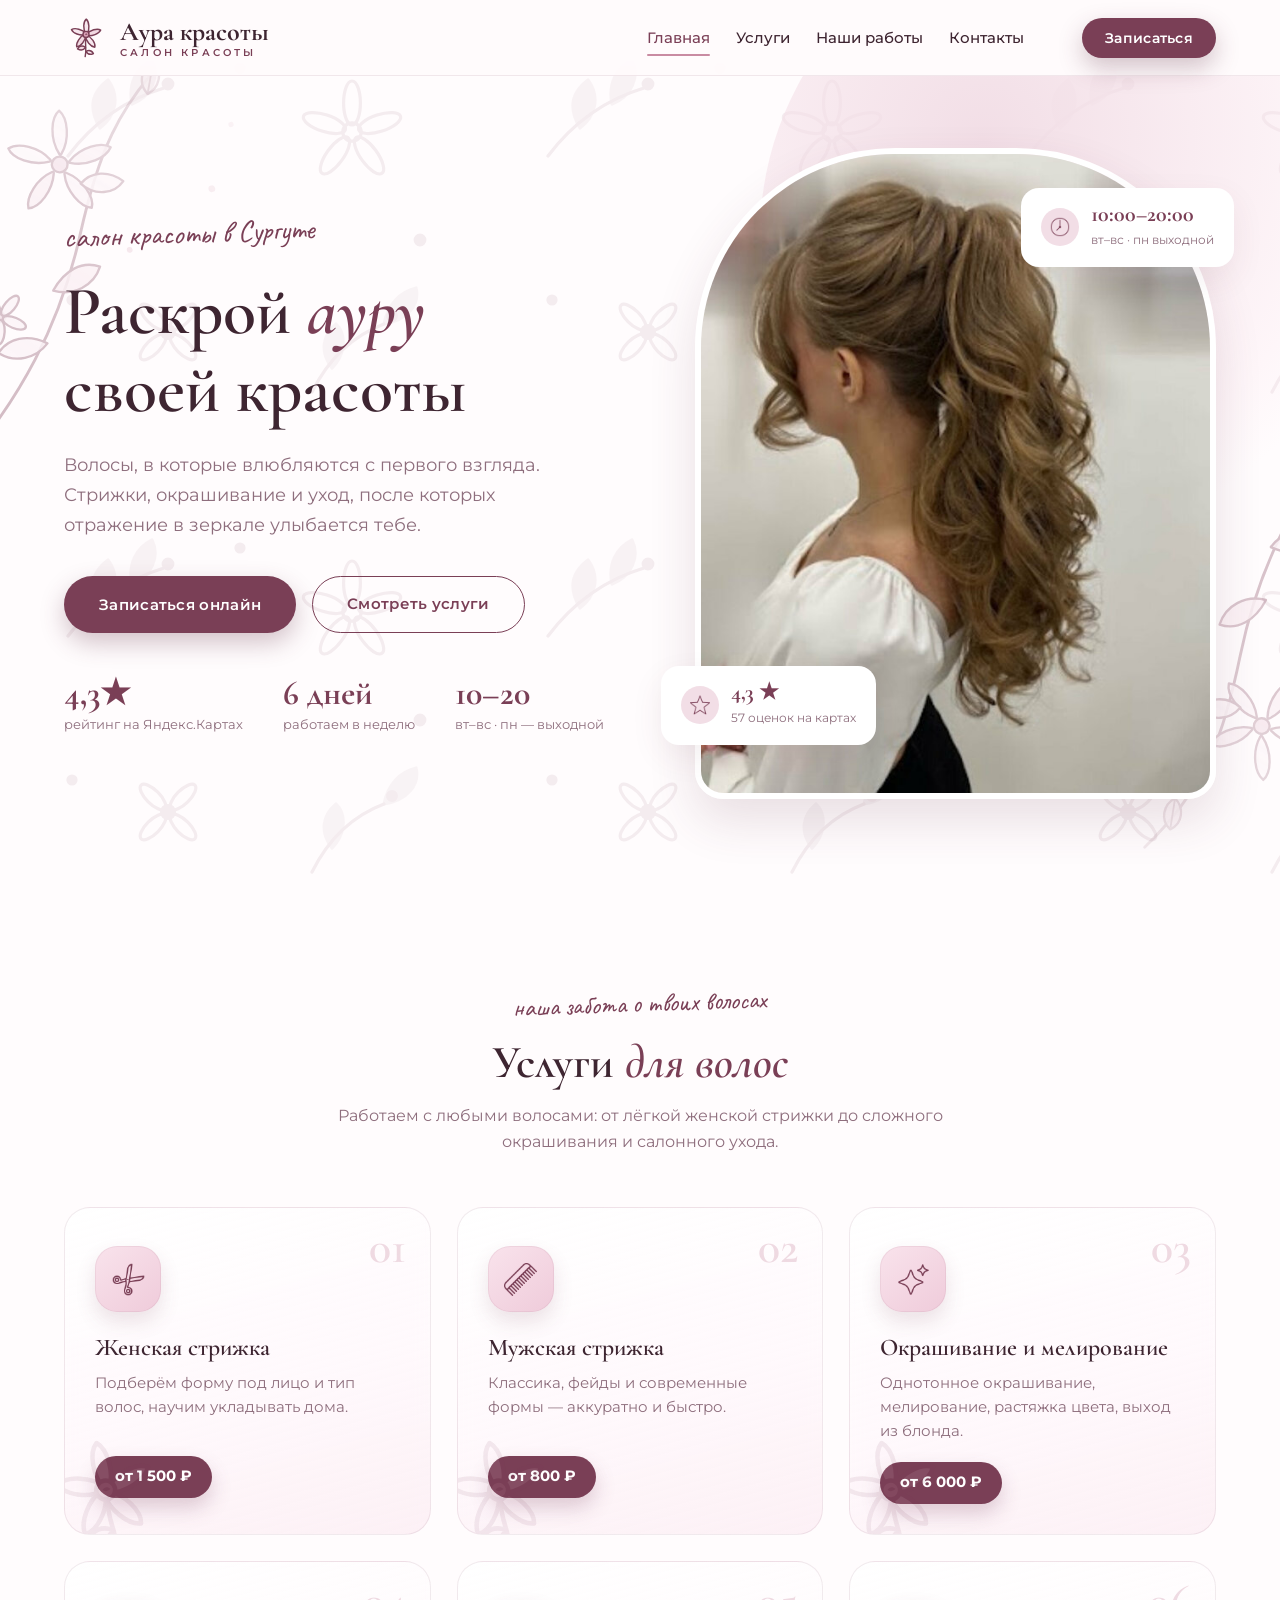
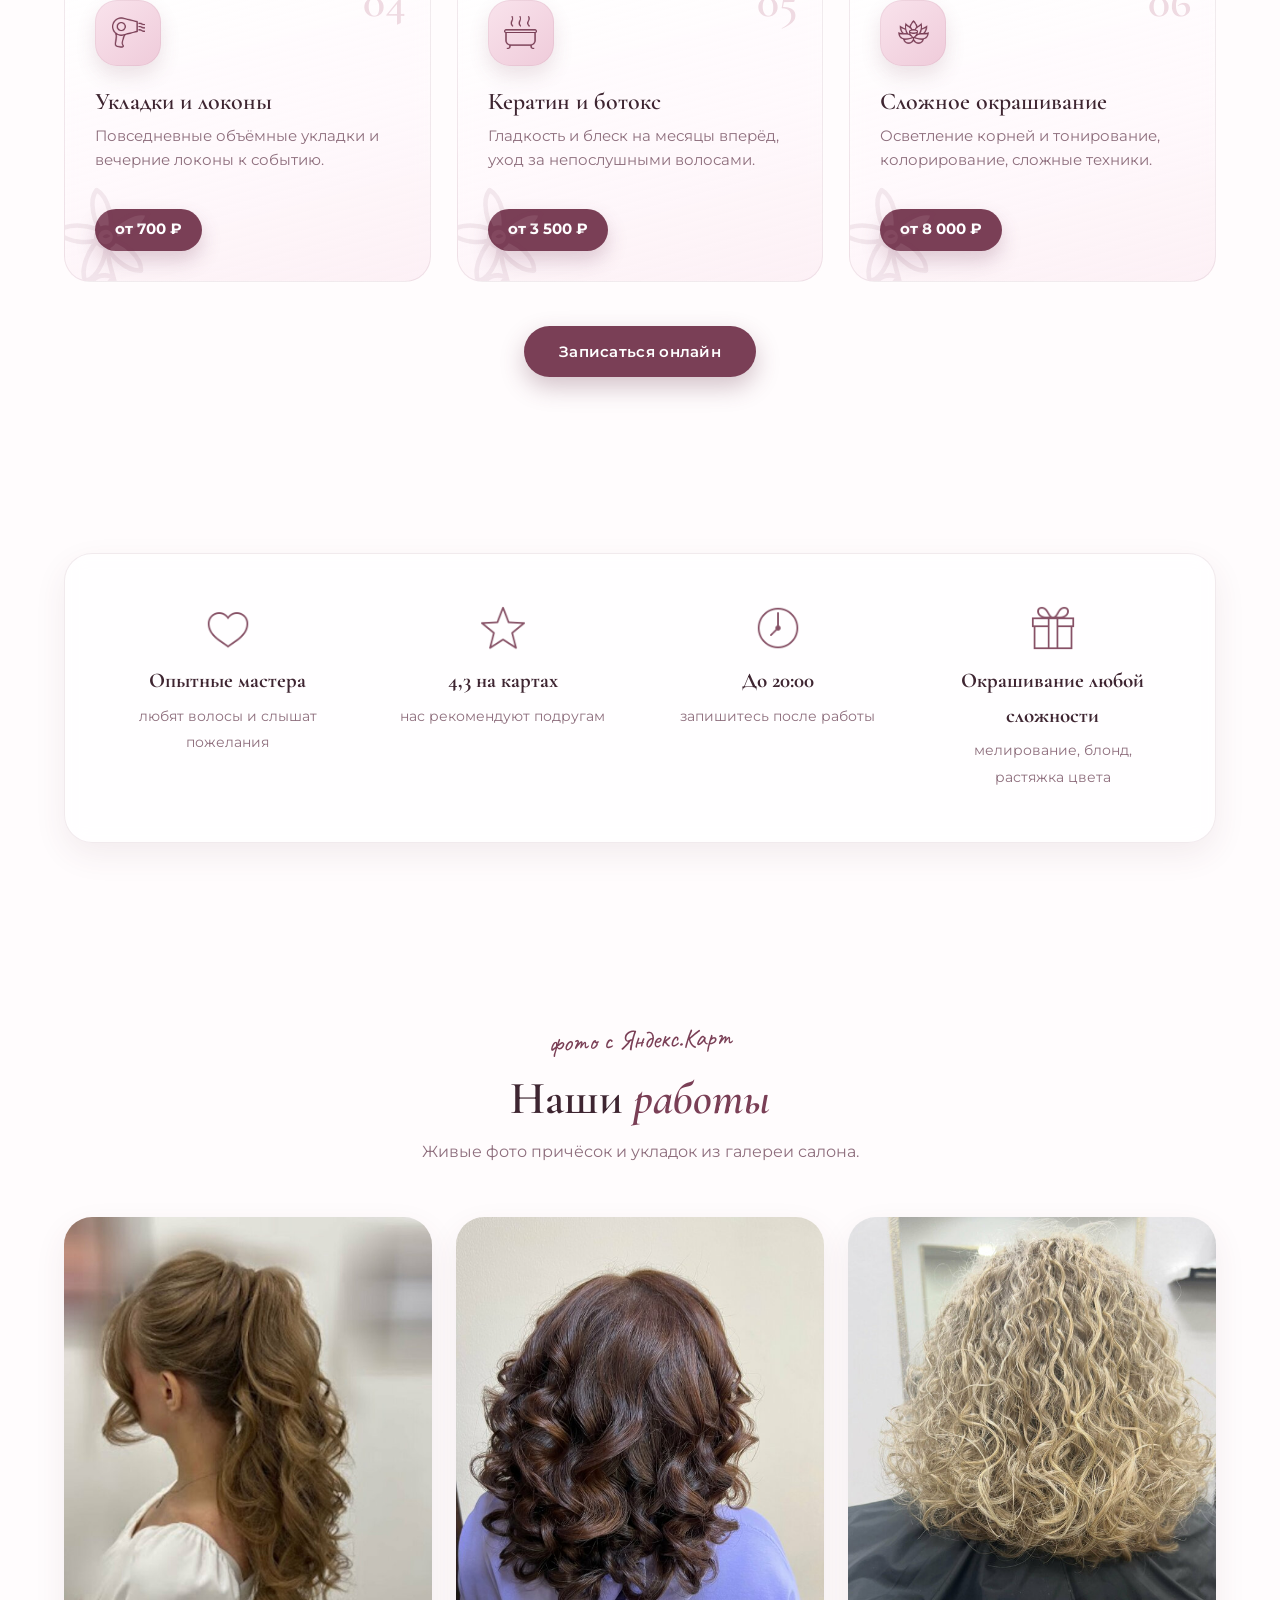
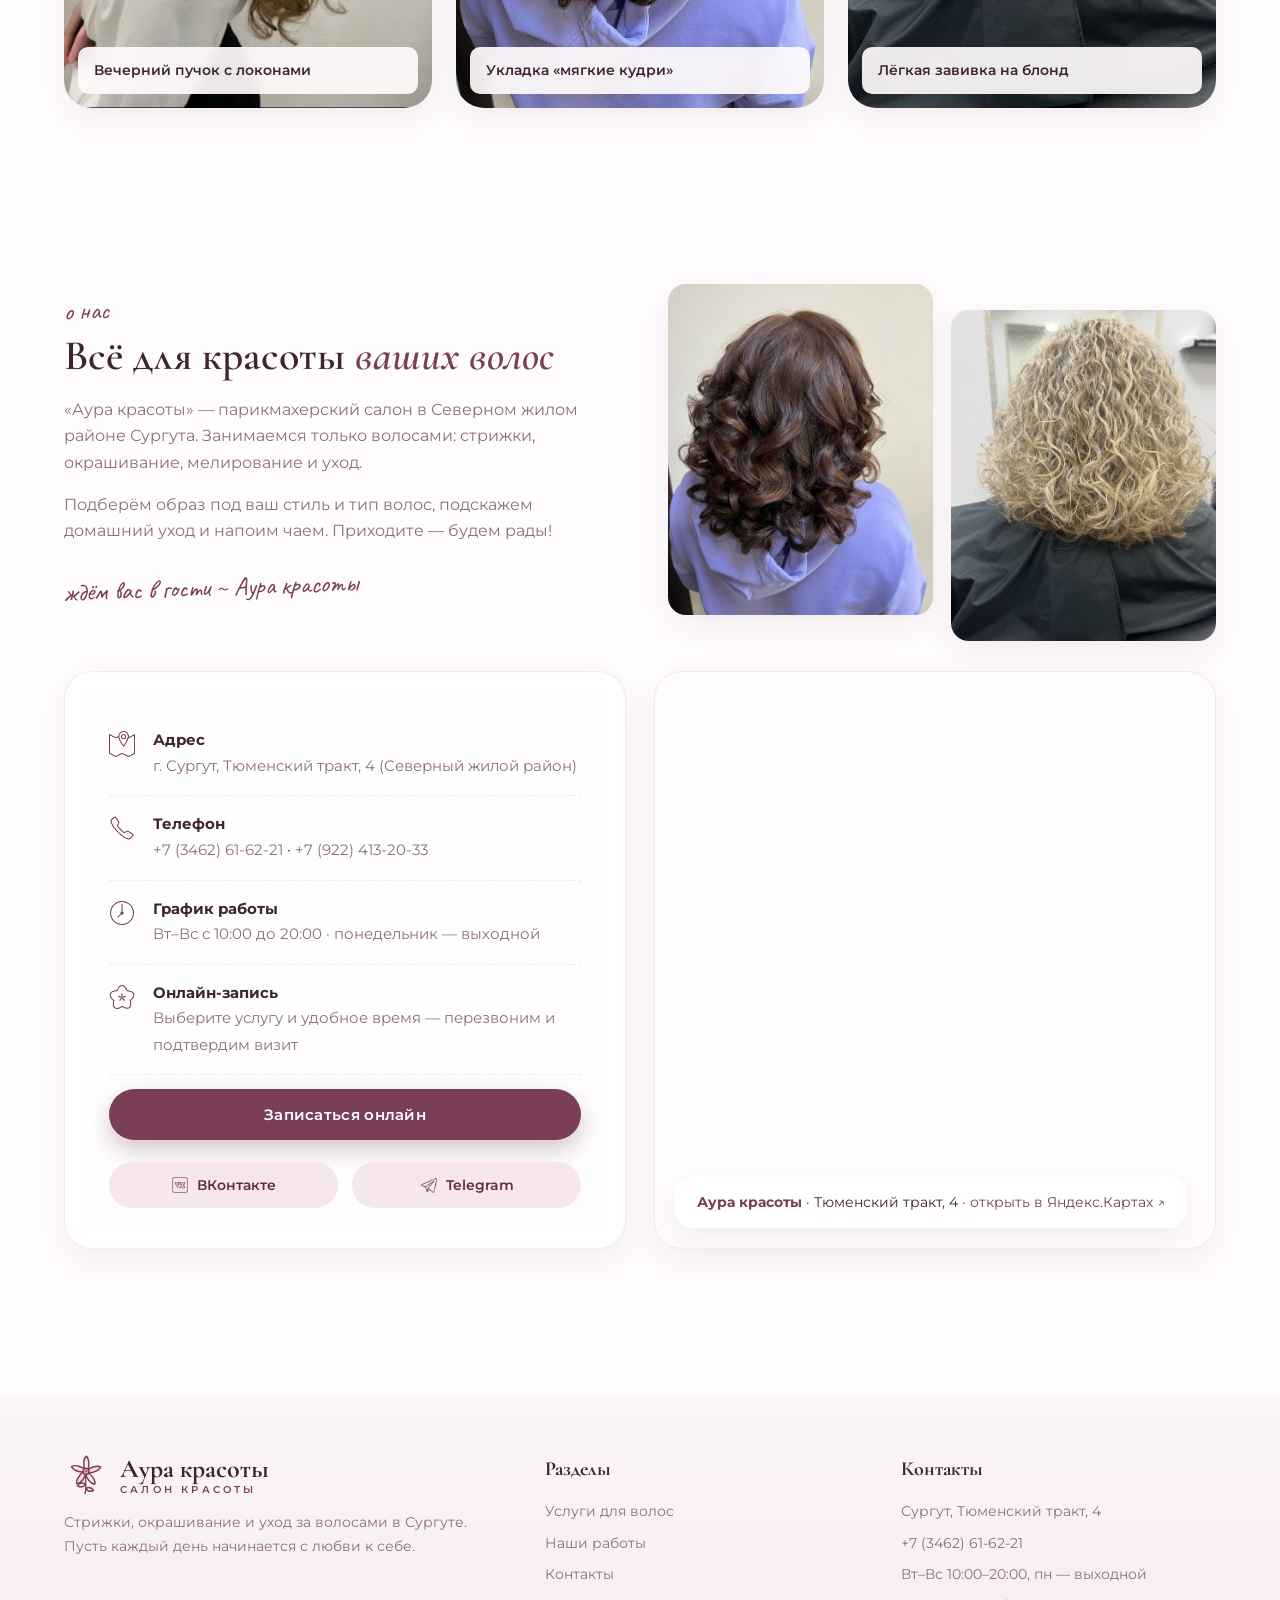
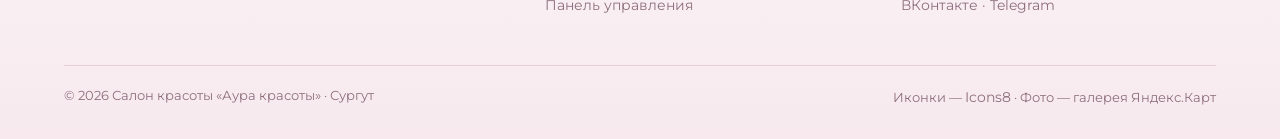
==== frontend/index.html @ a5fddb6d "Новый логотип «Цветок-омбре» (выбор пользователя): шапка, футер, админка, favicon; водяной знак карт" ====
<!DOCTYPE html>
<html lang="ru">
<head>
  <meta charset="UTF-8">
  <meta name="viewport" content="width=device-width, initial-scale=1.0">
  <title>Аура красоты — салон красоты в Сургуте | Стрижки, окрашивание, уход за волосами</title>
  <meta name="description" content="Салон красоты «Аура красоты» в Сургуте: женские и мужские стрижки, окрашивание, укладки, кератин и уход за волосами. Тюменский тракт, 4. Запись по телефону +7 (3462) 61-62-21.">
  <link rel="icon" type="image/svg+xml" href="assets/favicon.svg?v=2">
  <link rel="stylesheet" href="css/styles.css?v=13">
  <link rel="preconnect" href="https://fonts.googleapis.com">
  <link rel="preconnect" href="https://fonts.gstatic.com" crossorigin>
  <link rel="stylesheet" media="print" onload="this.media='all'"
        href="https://fonts.googleapis.com/css2?family=Cormorant+Garamond:ital,wght@0,500;0,600;0,700;1,500&family=Montserrat:wght@400;500;600;700&family=Caveat:wght@600;700&display=swap">
  <noscript>
    <link rel="stylesheet" href="https://fonts.googleapis.com/css2?family=Cormorant+Garamond:ital,wght@0,500;0,600;0,700;1,500&family=Montserrat:wght@400;500;600;700&family=Caveat:wght@600;700&display=swap">
  </noscript>
</head>
<body>

  <!-- ======= Шапка ======= -->
  <header class="header">
    <div class="container header__inner">
      <a class="logo" href="index.html">
        <img src="assets/logo.svg?v=2" alt="Логотип Аура красоты — нежный цветок">
        <span class="logo__text">Аура красоты<small>салон красоты</small></span>
      </a>
      <nav class="nav">
        <a href="index.html" class="active">Главная</a>
        <a href="index.html#services">Услуги</a>
        <a href="index.html#works">Наши работы</a>
        <a href="index.html#contacts">Контакты</a>
      </nav>
      <div class="header__actions">
        <button class="btn btn--primary btn--sm" data-book>Записаться</button>
        <button class="burger" aria-label="Меню"><span></span><span></span><span></span></button>
      </div>
    </div>
  </header>
  <div class="mobile-menu">
    <a href="index.html">Главная</a>
    <a href="index.html#services">Услуги</a>
    <a href="index.html#works">Наши работы</a>
    <a href="index.html#contacts">Контакты</a>
    <a href="admin.html">Панель управления</a>
  </div>

  <!-- ======= Hero ======= -->
  <section class="hero">
    <div class="hero__blob"></div>
    <img class="hero__decor-sprig hero__decor-sprig--left" src="assets/img/decor/sprig-corner.svg?v=3" alt="">
    <img class="hero__decor-sprig hero__decor-sprig--right" src="assets/img/decor/sprig-corner.svg?v=3" alt="">
    <div class="container hero__inner">
      <div>
        <span class="hero__hello">салон красоты в Сургуте</span>
        <h1>Раскрой <em>ауру</em> своей&nbsp;красоты</h1>
        <p class="hero__slogan">Волосы, в которые влюбляются с первого взгляда. Стрижки, окрашивание и уход, после которых отражение в зеркале улыбается тебе.</p>
        <div class="hero__cta">
          <button class="btn btn--primary" data-book>Записаться онлайн</button>
          <a class="btn btn--ghost" href="#services">Смотреть услуги</a>
        </div>
        <div class="hero__stats">
          <div class="hero__stat"><b>4,3★</b><span>рейтинг на Яндекс.Картах</span></div>
          <div class="hero__stat"><b>6 дней</b><span>работаем в неделю</span></div>
          <div class="hero__stat"><b>10–20</b><span>вт–вс · пн — выходной</span></div>
        </div>
      </div>
      <div class="hero__photo">
        <div class="hero__photo-main">
          <img src="assets/img/salon/work-1.jpg" alt="Укладка локонов — работа мастера салона Аура красоты">
        </div>
        <div class="hero__float hero__float--rating">
          <div class="ico"><img data-ico="star" alt=""></div>
          <div><b>4,3 ★</b><span>57 оценок на картах</span></div>
        </div>
        <div class="hero__float hero__float--hours">
          <div class="ico"><img data-ico="clock" alt=""></div>
          <div><b>10:00–20:00</b><span>вт–вс · пн выходной</span></div>
        </div>
      </div>
    </div>
  </section>

  <!-- ======= Услуги по волосам ======= -->
  <section class="section section--soft" id="services">
    <div class="container">
      <div class="section-head reveal">
        <span class="eyebrow">наша забота о твоих волосах</span>
        <h2>Услуги <span class="title-accent">для волос</span></h2>
        <p>Работаем с любыми волосами: от лёгкой женской стрижки до сложного окрашивания и салонного ухода.</p>
      </div>
      <div class="services-grid">
        <article class="service-card reveal">
          <div class="service-card__ico"><img data-ico="scissors" alt="Ножницы"></div>
          <h3>Женская стрижка</h3>
          <p>Подберём форму под лицо и тип волос, научим укладывать дома.</p>
          <div class="service-card__price">от 1 500 ₽</div>
        </article>
        <article class="service-card reveal">
          <div class="service-card__ico"><img data-ico="comb" alt="Расчёска"></div>
          <h3>Мужская стрижка</h3>
          <p>Классика, фейды и современные формы — аккуратно и быстро.</p>
          <div class="service-card__price">от 800 ₽</div>
        </article>
        <article class="service-card reveal">
          <div class="service-card__ico"><img data-ico="sparkles" alt="Искры"></div>
          <h3>Окрашивание и мелирование</h3>
          <p>Однотонное окрашивание, мелирование, растяжка цвета, выход из блонда.</p>
          <div class="service-card__price">от 6 000 ₽</div>
        </article>
        <article class="service-card reveal">
          <div class="service-card__ico"><img data-ico="hair-dryer" alt="Фен"></div>
          <h3>Укладки и локоны</h3>
          <p>Повседневные объёмные укладки и вечерние локоны к событию.</p>
          <div class="service-card__price">от 700 ₽</div>
        </article>
        <article class="service-card reveal">
          <div class="service-card__ico"><img data-ico="spa" alt="Уход"></div>
          <h3>Кератин и ботокс</h3>
          <p>Гладкость и блеск на месяцы вперёд, уход за непослушными волосами.</p>
          <div class="service-card__price">от 3 500 ₽</div>
        </article>
        <article class="service-card reveal">
          <div class="service-card__ico"><img data-ico="lotus" alt="Лотос"></div>
          <h3>Сложное окрашивание</h3>
          <p>Осветление корней и тонирование, колорирование, сложные техники.</p>
          <div class="service-card__price">от 8 000 ₽</div>
        </article>
      </div>
      <div style="text-align:center; margin-top:44px;" class="reveal">
        <button class="btn btn--primary" data-book>Записаться онлайн</button>
      </div>
    </div>
  </section>

  <!-- ======= Преимущества ======= -->
  <section class="section">
    <div class="container">
      <div class="benefits">
        <div class="benefit reveal">
          <img data-ico="like" alt="">
          <b>Опытные мастера</b>
          <span> любят волосы и слышат пожелания</span>
        </div>
        <div class="benefit reveal">
          <img data-ico="star" alt="">
          <b>4,3 на картах</b>
          <span>нас рекомендуют подругам</span>
        </div>
        <div class="benefit reveal">
          <img data-ico="clock" alt="">
          <b>До 20:00</b>
          <span>запишитесь после работы</span>
        </div>
        <div class="benefit reveal">
          <img data-ico="gift" alt="">
          <b>Окрашивание любой сложности</b>
          <span>мелирование, блонд, растяжка цвета</span>
        </div>
      </div>
    </div>
  </section>

  <!-- ======= Наши работы ======= -->
  <section class="section section--soft" id="works">
    <div class="container">
      <div class="section-head reveal">
        <span class="eyebrow">фото с Яндекс.Карт</span>
        <h2>Наши <span class="title-accent">работы</span></h2>
        <p>Живые фото причёсок и укладок из галереи салона.</p>
      </div>
      <div class="works-grid">
        <figure class="work-card reveal">
          <img src="assets/img/salon/work-1.jpg" alt="Вечерняя причёска с локонами">
          <figcaption>Вечерний пучок с локонами</figcaption>
        </figure>
        <figure class="work-card reveal">
          <img src="assets/img/salon/work-2.jpg" alt="Кудрявая укладка">
          <figcaption>Укладка «мягкие кудри»</figcaption>
        </figure>
        <figure class="work-card reveal">
          <img src="assets/img/salon/work-3.jpg" alt="Химическая завивка блонд">
          <figcaption>Лёгкая завивка на блонд</figcaption>
        </figure>
      </div>
    </div>
  </section>

  <!-- ======= О салоне и контакты ======= -->
  <section class="section" id="contacts">
    <div class="container">
      <div class="about-grid">
        <div class="about-text reveal">
          <span class="eyebrow">о нас</span>
          <h2>Всё для красоты <span class="title-accent">ваших волос</span></h2>
          <p>«Аура красоты» — парикмахерский салон в Северном жилом районе Сургута. Занимаемся только волосами: стрижки, окрашивание, мелирование и уход.</p>
          <p>Подберём образ под ваш стиль и тип волос, подскажем домашний уход и напоим чаем. Приходите — будем рады!</p>
          <span class="signature">ждём вас в гости ~ Аура красоты</span>
        </div>
        <div class="about-photos reveal">
          <img src="assets/img/salon/work-2.jpg" alt="Кудри после укладки в салоне">
          <img src="assets/img/salon/work-3.jpg" alt="Завивка в кресле салона">
        </div>
      </div>

      <div class="contacts-grid">
        <div class="contact-card reveal">
          <div class="contact-row">
            <img data-ico="map-marker" alt="Адрес">
            <div><b>Адрес</b><span>г. Сургут, Тюменский тракт, 4 (Северный жилой район)</span></div>
          </div>
          <div class="contact-row">
            <img data-ico="phone" alt="Телефон">
            <div><b>Телефон</b><a class="val" href="tel:+73462616221">+7 (3462) 61-62-21</a> · <a class="val" href="tel:+79224132033">+7 (922) 413-20-33</a></div>
          </div>
          <div class="contact-row">
            <img data-ico="clock" alt="Часы работы">
            <div><b>График работы</b><span>Вт–Вс с 10:00 до 20:00 · понедельник — выходной</span></div>
          </div>
          <div class="contact-row">
            <img data-ico="flower" alt="Запись">
            <div><b>Онлайн-запись</b><span>Выберите услугу и удобное время — перезвоним и подтвердим визит</span></div>
          </div>
          <button class="btn btn--primary" data-book style="width:100%; margin-top:14px">Записаться онлайн</button>
          <div class="socials">
            <a href="https://vk.ru/club109555364" target="_blank" rel="noopener"><img data-ico="vk-com" alt="">ВКонтакте</a>
            <a href="https://t.me/89224132033" target="_blank" rel="noopener"><img data-ico="telegram-app" alt="">Telegram</a>
          </div>
        </div>

        <!-- Яндекс.Карта с карточкой организации -->
        <div class="map-wrap reveal">
          <iframe
            src="https://yandex.ru/map-widget/v1/?ll=73.358309%2C61.276704&mode=poi&poi%5Bpoint%5D=73.358309%2C61.276704&poi%5Buri%5D=ymapsbm1%3A%2F%2Forg%3Foid%3D1766784258&z=16.5"
            title="Салон «Аура красоты» на карте Сургута"
            allowfullscreen
            loading="lazy"></iframe>
          <div class="map-note">
            <b>Аура красоты</b> · Тюменский тракт, 4 ·
            <a href="https://yandex.com/maps/973/surgut/?mode=poi&poi%5Bpoint%5D=73.358309%2C61.276704&poi%5Buri%5D=ymapsbm1%3A%2F%2Forg%3Foid%3D1766784258&z=16.19" target="_blank" rel="noopener">открыть в Яндекс.Картах ↗</a>
          </div>
        </div>
      </div>
    </div>
  </section>

  <!-- ======= Футер ======= -->
  <footer class="footer">
    <div class="container">
      <div class="footer__inner">
        <div>
          <a class="logo" href="index.html" style="margin-bottom:14px">
            <img src="assets/logo.svg?v=2" alt="">
            <span class="logo__text">Аура красоты<small>салон красоты</small></span>
          </a>
          <p>Стрижки, окрашивание и уход за волосами в Сургуте. Пусть каждый день начинается с любви к себе.</p>
        </div>
        <div>
          <h4>Разделы</h4>
          <ul>
            <li><a href="index.html#services">Услуги для волос</a></li>
            <li><a href="index.html#works">Наши работы</a></li>
            <li><a href="index.html#contacts">Контакты</a></li>
            <li><a href="admin.html">Панель управления</a></li>
          </ul>
        </div>
        <div>
          <h4>Контакты</h4>
          <ul>
            <li>Сургут, Тюменский тракт, 4</li>
            <li><a href="tel:+73462616221">+7 (3462) 61-62-21</a></li>
            <li>Вт–Вс 10:00–20:00, пн — выходной</li>
            <li><a href="https://vk.ru/club109555364" target="_blank" rel="noopener">ВКонтакте</a> · <a href="https://t.me/89224132033" target="_blank" rel="noopener">Telegram</a></li>
          </ul>
        </div>
      </div>
      <div class="footer__bottom">
        <span>© 2026 Салон красоты «Аура красоты» · Сургут</span>
        <span>Иконки — <a href="https://icons8.ru/" target="_blank" rel="noopener">Icons8</a> · Фото — галерея Яндекс.Карт</span>
      </div>
    </div>
  </footer>

  <script src="js/api.js?v=13"></script>
  <script src="js/main.js?v=13"></script>
</body>
</html>
---- frontend/css/styles.css ----
/* ============================================================
   АУРА КРАСОТЫ — дизайн-система
   Палитра: белый, нежно-розовый и его оттенки
   Шрифты (по подборке awwwards): Cormorant Garamond, Montserrat, Caveat
   Подключаются асинхронно в <head> каждой страницы (без блокировки загрузки),
   ниже — надёжные системные запасные варианты.
   ============================================================ */

:root {
  /* палитра — три цвета: тёплый белый · пыльная роза · глубокая слива */
  --white: #FFFFFF;
  --bg: #FFFCFD;
  --bg-soft: #FAF3F5;
  --pink-50: #F9F0F3;
  --pink-100: #F2DEE6;
  --pink-200: #E7C3D2;
  --pink-300: #D9A1B6;
  --rose: #C98BA2;
  --rose-deep: #7A3F56;
  --rose-dark: #612F44;
  --text: #3E2531;
  --text-muted: #8E6E7D;
  --border: rgba(122, 63, 86, 0.16);
  --border-soft: rgba(122, 63, 86, 0.10);

  /* типографика */
  --font-serif: 'Cormorant Garamond', 'Times New Roman', Georgia, serif;
  --font-sans: 'Montserrat', -apple-system, BlinkMacSystemFont, 'Segoe UI', Roboto, sans-serif;
  --font-cursive: 'Caveat', 'Segoe Script', cursive;

  /* геометрия */
  --container: 1200px;
  --radius-sm: 10px;
  --radius-md: 18px;
  --radius-lg: 28px;
  --radius-pill: 999px;
  --header-h: 76px;
  --shadow-card: 0 12px 32px rgba(97, 47, 68, 0.08);
  --shadow-hover: 0 22px 48px rgba(97, 47, 68, 0.14);
  --transition: all 0.3s cubic-bezier(0.25, 0.8, 0.25, 1);
}

* { margin: 0; padding: 0; box-sizing: border-box; }

html { scroll-behavior: smooth; }

body {
  font-family: var(--font-sans);
  font-size: 16px;
  line-height: 1.65;
  color: var(--text);
  background-color: var(--bg);
  background-image: url('../assets/img/decor/pattern.svg');
  background-size: 480px 480px;
  /* узор — единое фиксированное полотно за контентом */
  background-attachment: fixed;
  -webkit-font-smoothing: antialiased;
  overflow-x: hidden;
}

img { max-width: 100%; display: block; }
a { color: var(--rose-deep); text-decoration: none; transition: var(--transition); }
button { font-family: inherit; cursor: pointer; }
input, select, textarea { font-family: inherit; font-size: 15px; color: var(--text); }

.container { max-width: var(--container); margin: 0 auto; padding: 0 24px; }

/* ---------- Типографика ---------- */

h1, h2, h3 { font-family: var(--font-serif); font-weight: 600; line-height: 1.15; color: var(--text); }

.section { padding: 88px 0; position: relative; }
/* никаких заливок — единый фоновый узор проходит сквозь все секции */
.section--soft { background: transparent; }

.section-head { text-align: center; max-width: 640px; margin: 0 auto 52px; }
.section-head .eyebrow { margin-bottom: 10px; }
.section-head h2 { font-size: clamp(32px, 4.6vw, 46px); }
.section-head p { margin-top: 14px; color: var(--text-muted); font-size: 16px; }

.eyebrow {
  font-family: var(--font-cursive);
  font-size: 26px;
  color: var(--rose-deep);
  display: inline-block;
  transform: rotate(-2deg);
}

.title-accent { color: var(--rose-deep); font-style: italic; }

/* ---------- Кнопки ---------- */

.btn {
  display: inline-flex;
  align-items: center;
  justify-content: center;
  gap: 10px;
  padding: 15px 34px;
  border-radius: var(--radius-pill);
  border: 1.5px solid transparent;
  font-family: var(--font-sans);
  font-size: 15px;
  font-weight: 600;
  letter-spacing: 0.02em;
  transition: var(--transition);
  white-space: nowrap;
}

.btn--primary {
  position: relative;
  overflow: hidden;
  background: var(--rose-deep);
  color: var(--white);
  box-shadow: 0 10px 24px rgba(97, 47, 68, 0.28);
}
.btn--primary::after {
  content: '';
  position: absolute; top: 0; left: -130%;
  width: 55%; height: 100%;
  background: linear-gradient(100deg, transparent, rgba(255, 255, 255, 0.5), transparent);
  transform: skewX(-18deg);
  transition: left 0.65s ease;
  pointer-events: none;
}
.btn--primary:hover { transform: translateY(-2px); background: var(--rose-dark); box-shadow: 0 16px 34px rgba(97, 47, 68, 0.38); }
.btn--primary:hover::after { left: 140%; }

.btn--ghost {
  background: transparent;
  border-color: var(--rose-deep);
  color: var(--rose-deep);
}
.btn--ghost:hover { background: var(--pink-100); transform: translateY(-2px); }

.btn--soft { background: var(--pink-100); color: var(--rose-dark); }
.btn--soft:hover { background: var(--pink-200); }

.btn--sm { padding: 10px 22px; font-size: 14px; }
.btn--danger { background: #FBE3EC; color: #B24563; border-color: transparent; }
.btn--danger:hover { background: #F7CFDE; }

.btn:disabled { opacity: 0.55; cursor: not-allowed; transform: none !important; }

/* ---------- Шапка ---------- */

.header {
  position: sticky;
  top: 0;
  z-index: 100;
  height: var(--header-h);
  background: rgba(255, 251, 252, 0.86);
  backdrop-filter: blur(14px);
  -webkit-backdrop-filter: blur(14px);
  border-bottom: 1px solid var(--border-soft);
}

.header__inner { display: flex; align-items: center; gap: 32px; height: var(--header-h); }

.logo { display: flex; align-items: center; gap: 12px; }
.logo img { width: 44px; height: 44px; }
.logo__text { font-family: var(--font-serif); font-size: 26px; font-weight: 700; color: var(--text); line-height: 1; }
.logo__text small { display: block; font-family: var(--font-sans); font-size: 10px; font-weight: 600; letter-spacing: 0.32em; text-transform: uppercase; color: var(--rose-deep); margin-top: 3px; }

.nav { display: flex; align-items: center; gap: 26px; margin-left: auto; }
.nav a { color: var(--text); font-size: 15px; font-weight: 500; position: relative; padding: 6px 0; }
.nav a::after {
  content: '';
  position: absolute; left: 0; bottom: 0;
  width: 0; height: 2px; border-radius: 2px;
  background: var(--rose);
  transition: var(--transition);
}
.nav a:hover::after, .nav a.active::after { width: 100%; }
.nav a.active { color: var(--rose-deep); }

.header__actions { display: flex; align-items: center; gap: 14px; margin-left: 26px; }

.cart-btn {
  position: relative;
  display: inline-flex; align-items: center; justify-content: center;
  width: 46px; height: 46px;
  border-radius: 50%;
  border: 1.5px solid var(--border);
  background: var(--white);
  color: var(--rose-deep);
  transition: var(--transition);
}
.cart-btn:hover { background: var(--pink-100); transform: translateY(-1px); }
.cart-btn svg { width: 22px; height: 22px; }
.cart-btn__count {
  position: absolute; top: -4px; right: -4px;
  min-width: 20px; height: 20px; padding: 0 5px;
  border-radius: var(--radius-pill);
  background: var(--rose-deep); color: var(--white);
  font-size: 11px; font-weight: 700; line-height: 20px; text-align: center;
  display: none;
}
.cart-btn__count.visible { display: block; }

.burger { display: none; width: 46px; height: 46px; border-radius: 50%; border: 1.5px solid var(--border); background: var(--white); }
.burger span { display: block; width: 20px; height: 2px; background: var(--rose-deep); margin: 2.5px auto; border-radius: 2px; transition: var(--transition); }

/* мобильное меню */
.mobile-menu {
  display: none;
  position: fixed; inset: var(--header-h) 0 auto 0;
  background: rgba(255, 255, 255, 0.9);
  -webkit-backdrop-filter: blur(12px);
  backdrop-filter: blur(12px);
  border-bottom: 1px solid var(--border-soft);
  padding: 18px 24px 26px;
  flex-direction: column; gap: 4px;
  box-shadow: var(--shadow-card);
  z-index: 99;
}
.mobile-menu.open { display: flex; }
.mobile-menu a { padding: 12px 6px; color: var(--text); font-weight: 500; border-bottom: 1px dashed var(--border-soft); }
.mobile-menu a:last-child { border-bottom: none; }

/* ---------- Hero ---------- */

.hero { position: relative; padding: 72px 0 96px; overflow: hidden; }

.hero__decor-sprig {
  position: absolute;
  width: 420px; height: 420px;
  opacity: 0.75;
  pointer-events: none;
}
.hero__decor-sprig--left { left: -130px; top: -40px; transform: rotate(-14deg); }
.hero__decor-sprig--right { right: -170px; bottom: 40px; transform: rotate(165deg); }

.hero__blob {
  position: absolute;
  width: 640px; height: 640px;
  border-radius: 50%;
  background: radial-gradient(circle at 35% 35%, var(--pink-100) 0%, rgba(251, 227, 236, 0.25) 60%, transparent 72%);
  right: -120px; top: -160px;
  pointer-events: none;
}

.hero__inner { display: grid; grid-template-columns: 1.05fr 0.95fr; gap: 56px; align-items: center; position: relative; }

.hero__hello { font-family: var(--font-cursive); font-size: 30px; color: var(--rose-deep); transform: rotate(-2deg); display: inline-block; margin-bottom: 14px; }

.hero h1 { font-size: clamp(42px, 6vw, 68px); font-weight: 600; }
.hero h1 em { font-style: italic; color: var(--rose-deep); }

.hero__slogan { margin-top: 22px; font-size: 18px; color: var(--text-muted); max-width: 480px; }

.hero__cta { display: flex; flex-wrap: wrap; gap: 16px; margin-top: 36px; }

.hero__stats { display: flex; gap: 40px; margin-top: 44px; }
.hero__stat b { display: block; font-family: var(--font-serif); font-size: 34px; color: var(--rose-deep); line-height: 1; }
.hero__stat span { font-size: 13px; color: var(--text-muted); }

/* карточка-фото в hero */
.hero__photo { position: relative; }
.hero__photo-main {
  border-radius: 200px 200px var(--radius-lg) var(--radius-lg);
  overflow: hidden;
  border: 6px solid var(--white);
  box-shadow: var(--shadow-hover);
  aspect-ratio: 4 / 5;
}
.hero__photo-main img { width: 100%; height: 100%; object-fit: cover; }

.hero__float {
  position: absolute;
  background: var(--white);
  border-radius: var(--radius-md);
  box-shadow: var(--shadow-card);
  padding: 14px 20px;
  display: flex; align-items: center; gap: 12px;
  animation: float 5s ease-in-out infinite;
}
.hero__float--rating { left: -34px; bottom: 54px; }
.hero__float--hours { right: -18px; top: 40px; animation-delay: 1.6s; }
.hero__float b { font-family: var(--font-serif); font-size: 22px; color: var(--rose-deep); display: block; line-height: 1.1; }
.hero__float span { font-size: 12px; color: var(--text-muted); }
.hero__float .ico { width: 38px; height: 38px; border-radius: 50%; background: var(--pink-100); display: flex; align-items: center; justify-content: center; flex-shrink: 0; }
.hero__float .ico img { width: 20px; height: 20px; }

@keyframes float {
  0%, 100% { transform: translateY(0); }
  50% { transform: translateY(-10px); }
}

/* ---------- Анимации появления и движения ---------- */

/* каскадный выход hero при загрузке */
@keyframes heroUp { from { opacity: 0; transform: translateY(30px); } }
@keyframes heroPhoto { from { opacity: 0; transform: translateY(36px) scale(0.965); } }
.hero__hello { animation: heroUp 0.9s 0.05s cubic-bezier(0.22, 0.9, 0.3, 1) backwards; }
.hero h1 { animation: heroUp 0.9s 0.18s cubic-bezier(0.22, 0.9, 0.3, 1) backwards; }
.hero__slogan { animation: heroUp 0.9s 0.3s cubic-bezier(0.22, 0.9, 0.3, 1) backwards; }
.hero__cta { animation: heroUp 0.9s 0.42s cubic-bezier(0.22, 0.9, 0.3, 1) backwards; }
.hero__stats { animation: heroUp 0.9s 0.54s cubic-bezier(0.22, 0.9, 0.3, 1) backwards; }
.hero__photo { animation: heroPhoto 1.1s 0.25s cubic-bezier(0.22, 0.9, 0.3, 1) backwards; }

/* ветки цветов мягко покачиваются */
.hero__decor-sprig--left { animation: swayLeft 10s ease-in-out infinite; }
.hero__decor-sprig--right { animation: swayRight 12s ease-in-out infinite; }
@keyframes swayLeft {
  0%, 100% { transform: rotate(-14deg); }
  50% { transform: rotate(-9deg); }
}
@keyframes swayRight {
  0%, 100% { transform: rotate(165deg); }
  50% { transform: rotate(170deg); }
}

/* появление секций при прокрутке (animation — не мешает hover-переходам) */
.reveal { opacity: 0; }
.reveal.visible { opacity: 1; animation: revealUp 0.9s cubic-bezier(0.22, 0.9, 0.3, 1) backwards; }
@keyframes revealUp { from { opacity: 0; transform: translateY(30px); } }

/* лёгкий зум фото работ и салона при наведении */
.work-card img { transition: transform 1.4s cubic-bezier(0.22, 0.9, 0.3, 1); }
.work-card:hover img { transform: scale(1.08); }

/* «кен барнс» — медленное увеличение фото в hero */
.hero__photo-main img { transition: transform 7s ease; }
.hero__photo:hover .hero__photo-main img { transform: scale(1.07); }

/* преимущества: иконки подпрыгивают */
.benefit img { transition: transform 0.5s cubic-bezier(0.34, 1.56, 0.64, 1); }
.benefit:hover img { transform: translateY(-7px) scale(1.12); }

/* логотип крутится при наведении */
.logo img { transition: transform 0.6s cubic-bezier(0.34, 1.56, 0.64, 1); }
.logo:hover img { transform: rotate(12deg) scale(1.1); }

/* шапка при прокрутке отбрасывает тень */
.header { transition: box-shadow 0.4s ease, background 0.4s ease; }
.header.scrolled { box-shadow: 0 10px 32px rgba(97, 47, 68, 0.10); }

/* цветочек на экране успеха «дышит» */
@keyframes successPulse { 50% { transform: scale(1.14) rotate(5deg); } }
.success-icon { animation: successPulse 1.8s ease-in-out infinite; }

/* уважение к настройке «уменьшить движение» */
@media (prefers-reduced-motion: reduce) {
  *, *::before, *::after {
    animation-duration: 0.001ms !important;
    animation-iteration-count: 1 !important;
    transition-duration: 0.001ms !important;
    scroll-behavior: auto !important;
  }
}

/* ---------- Услуги по волосам ---------- */

.services-grid { display: grid; grid-template-columns: repeat(3, 1fr); gap: 26px; counter-reset: svc; }

.service-card {
  counter-increment: svc;
  background: linear-gradient(165deg,
    rgba(255, 255, 255, 0.82) 0%,
    rgba(255, 248, 251, 0.7) 55%,
    rgba(251, 233, 241, 0.62) 100%);
  -webkit-backdrop-filter: blur(9px);
  backdrop-filter: blur(9px);
  border: 1px solid var(--border-soft);
  border-radius: 26px;
  padding: 38px 30px 30px;
  transition: transform 0.5s cubic-bezier(0.22, 0.9, 0.32, 1.35), box-shadow 0.5s ease, border-color 0.5s ease;
  position: relative;
  overflow: hidden;
}
/* номер карточки — 01, 02, … */
.service-card::before {
  content: counter(svc, decimal-leading-zero);
  position: absolute; top: 16px; right: 24px;
  font-family: var(--font-serif);
  font-size: 46px; font-weight: 600;
  color: var(--rose);
  opacity: 0.30;
  line-height: 1;
  transition: opacity 0.5s ease, transform 0.5s ease;
}
/* цветок-водяной знак в углу */
.service-card::after {
  content: '';
  position: absolute; left: -26px; bottom: -36px;
  width: 138px; height: 138px;
  background: url('../assets/img/decor/flower-mark.svg') center/contain no-repeat;
  opacity: 0.09;
  transform: rotate(-12deg);
  transition: transform 0.7s cubic-bezier(0.22, 0.9, 0.3, 1), opacity 0.7s ease;
  pointer-events: none;
}
.service-card:hover {
  transform: translateY(-10px);
  box-shadow: 0 26px 54px rgba(97, 47, 68, 0.16);
  border-color: rgba(201, 139, 162, 0.45);
}
.service-card:hover::before { opacity: 0.55; transform: translateY(-3px); }
.service-card:hover::after { transform: rotate(6deg) scale(1.16); opacity: 0.16; }

.service-card__ico {
  position: relative;
  width: 66px; height: 66px;
  border-radius: 22px;
  background: linear-gradient(140deg, #F9E3EC, #EFCBDA);
  box-shadow: inset 0 0 0 1px rgba(122, 63, 86, 0.08), 0 10px 20px rgba(122, 63, 86, 0.14);
  display: flex; align-items: center; justify-content: center;
  margin-bottom: 22px;
  transition: transform 0.55s cubic-bezier(0.34, 1.56, 0.64, 1), box-shadow 0.5s ease;
}
.service-card:hover .service-card__ico {
  transform: scale(1.14) rotate(-7deg);
  box-shadow: inset 0 0 0 1px rgba(122, 63, 86, 0.08), 0 16px 30px rgba(122, 63, 86, 0.22);
}
.service-card__ico img { width: 33px; height: 33px; transition: transform 0.55s cubic-bezier(0.34, 1.56, 0.64, 1); }
.service-card:hover .service-card__ico img { transform: rotate(7deg); }
.service-card h3 { font-size: 24px; margin-bottom: 10px; position: relative; }
.service-card p { font-size: 14.5px; color: var(--text-muted); position: relative; min-height: 66px; }
.service-card__price {
  position: relative;
  display: inline-block;
  margin-top: 18px;
  padding: 9px 20px;
  border-radius: var(--radius-pill);
  background: var(--rose-deep);
  color: var(--white);
  font-weight: 700; font-size: 14.5px;
  box-shadow: 0 10px 20px rgba(122, 63, 86, 0.24);
  transition: transform 0.5s cubic-bezier(0.34, 1.56, 0.64, 1), box-shadow 0.5s ease, background 0.4s ease;
}
.service-card:hover .service-card__price {
  transform: translateY(-3px) scale(1.05);
  box-shadow: 0 16px 28px rgba(122, 63, 86, 0.32);
  background: var(--rose-dark);
}

/* ---------- Преимущества ---------- */

/* стеклянная панель: фоновый узор под блоком размыт и не мешает тексту */
.benefits {
  display: grid;
  grid-template-columns: repeat(4, 1fr);
  gap: 22px;
  background: rgba(255, 255, 255, 0.68);
  -webkit-backdrop-filter: blur(10px);
  backdrop-filter: blur(10px);
  border: 1px solid var(--border-soft);
  border-radius: 28px;
  box-shadow: var(--shadow-card);
  padding: 42px 36px;
}
.benefit { text-align: center; padding: 10px 14px; }
.benefit img { width: 44px; height: 44px; margin: 0 auto 14px; opacity: 0.9; }
.benefit b { display: block; font-family: var(--font-serif); font-size: 21px; margin-bottom: 4px; }
.benefit span { font-size: 13.5px; color: var(--text-muted); }

/* ---------- Наши работы ---------- */

.works-grid { display: grid; grid-template-columns: repeat(3, 1fr); gap: 24px; }
.work-card {
  border-radius: var(--radius-lg);
  overflow: hidden;
  position: relative;
  aspect-ratio: 3 / 4;
  box-shadow: var(--shadow-card);
  transition: var(--transition);
}
.work-card:hover { transform: translateY(-6px); box-shadow: var(--shadow-hover); }
.work-card img { width: 100%; height: 100%; object-fit: cover; }
.work-card figcaption {
  position: absolute; left: 14px; right: 14px; bottom: 14px;
  background: rgba(255, 251, 252, 0.92);
  backdrop-filter: blur(6px);
  border-radius: var(--radius-sm);
  padding: 12px 16px;
  font-size: 14px; font-weight: 600; color: var(--text);
}

/* ---------- Каталог-тизер на главной ---------- */

.teaser-grid { display: grid; grid-template-columns: repeat(3, 1fr); gap: 26px; margin-bottom: 40px; }

.product-card {
  background: var(--white);
  border: 1px solid var(--border-soft);
  border-radius: var(--radius-lg);
  overflow: hidden;
  display: flex; flex-direction: column;
  transition: var(--transition);
}
.product-card:hover { transform: translateY(-6px); box-shadow: var(--shadow-hover); }

.product-card__photo { position: relative; background: var(--pink-50); aspect-ratio: 1 / 1; }
.product-card__photo img { width: 100%; height: 100%; object-fit: cover; }

.product-card__discount {
  position: absolute; top: 14px; left: 14px;
  background: var(--rose-deep); color: var(--white);
  font-size: 13px; font-weight: 700;
  padding: 5px 12px; border-radius: var(--radius-pill);
}
.product-card__hidden {
  position: absolute; top: 14px; right: 14px;
  background: rgba(67, 51, 59, 0.72); color: var(--white);
  font-size: 12px; font-weight: 600;
  padding: 5px 12px; border-radius: var(--radius-pill);
}

.product-card__body { padding: 20px 22px 24px; display: flex; flex-direction: column; flex: 1; }
.product-card__cat { font-size: 12px; font-weight: 600; letter-spacing: 0.08em; text-transform: uppercase; color: var(--rose); margin-bottom: 6px; }
.product-card h3 { font-size: 20px; line-height: 1.25; }
.product-card__desc { font-size: 13.5px; color: var(--text-muted); margin-top: 6px; flex: 1; }

.product-card__row { display: flex; align-items: center; justify-content: space-between; margin-top: 16px; gap: 12px; }
.price { font-weight: 700; font-size: 19px; color: var(--text); }
.price del { font-weight: 500; font-size: 14px; color: var(--text-muted); margin-right: 8px; }

/* кнопка в корзину / счётчик */
.add-btn {
  display: inline-flex; align-items: center; gap: 8px;
  padding: 11px 20px;
  border-radius: var(--radius-pill);
  border: 1.5px solid var(--rose-deep);
  background: transparent; color: var(--rose-deep);
  font-size: 14px; font-weight: 600;
  transition: var(--transition);
}
.add-btn:hover { background: var(--pink-100); }
.add-btn.added { background: var(--rose-deep); color: var(--white); }

.qty {
  display: inline-flex; align-items: center; gap: 2px;
  border: 1.5px solid var(--border);
  border-radius: var(--radius-pill);
  background: var(--white);
  overflow: hidden;
}
.qty button {
  width: 34px; height: 36px; border: none; background: transparent;
  font-size: 18px; color: var(--rose-deep); font-weight: 700;
}
.qty button:hover { background: var(--pink-50); }
.qty span { min-width: 26px; text-align: center; font-weight: 700; font-size: 15px; }

/* ---------- О салоне / Контакты ---------- */

.about-grid { display: grid; grid-template-columns: 1fr 1fr; gap: 56px; align-items: center; }

.about-text h2 { font-size: clamp(30px, 4vw, 42px); }
.about-text p { margin-top: 16px; color: var(--text-muted); }
.about-text .signature { font-family: var(--font-cursive); font-size: 26px; color: var(--rose-deep); margin-top: 22px; transform: rotate(-2deg); display: inline-block; }

.about-photos { display: grid; grid-template-columns: 1fr 1fr; gap: 18px; }
.about-photos img { border-radius: var(--radius-md); box-shadow: var(--shadow-card); aspect-ratio: 4 / 5; object-fit: cover; width: 100%; transition: transform 0.7s cubic-bezier(0.22, 0.9, 0.3, 1), box-shadow 0.5s ease; }
.about-photos img:nth-child(2) { transform: translateY(26px); }
.about-photos img:nth-child(1):hover { transform: translateY(-6px) rotate(-1.4deg); box-shadow: var(--shadow-hover); }
.about-photos img:nth-child(2):hover { transform: translateY(20px) rotate(1.4deg); box-shadow: var(--shadow-hover); }

.contact-card {
  background: rgba(255, 255, 255, 0.72);
  -webkit-backdrop-filter: blur(9px);
  backdrop-filter: blur(9px);
  border: 1px solid var(--border-soft);
  border-radius: var(--radius-lg);
  box-shadow: var(--shadow-card);
  padding: 40px 44px;
}
.contact-row { display: flex; gap: 18px; padding: 16px 0; border-bottom: 1px dashed var(--border-soft); align-items: flex-start; }
.contact-row:last-child { border-bottom: none; }
.contact-row img { width: 26px; height: 26px; margin-top: 3px; }
.contact-row b { display: block; font-size: 15px; }
.contact-row span, .contact-row a.val { font-size: 15px; color: var(--text-muted); }
.contact-row a.val:hover { color: var(--rose-deep); }

.socials { display: flex; gap: 12px; margin-top: 18px; }
.socials a {
  display: inline-flex; align-items: center; gap: 8px;
  padding: 9px 18px; border-radius: var(--radius-pill);
  background: rgba(242, 222, 230, 0.72); color: var(--rose-dark);
  font-size: 13.5px; font-weight: 600;
  -webkit-backdrop-filter: blur(6px);
  backdrop-filter: blur(6px);
}
.socials a:hover { background: var(--pink-200); transform: translateY(-2px); }
.socials img { width: 18px; height: 18px; }

/* в карточке контактов ВК и ТГ вместе занимают всю ширину, как кнопка записи */
.contacts-grid .socials {
  display: grid;
  grid-template-columns: 1fr 1fr;
  gap: 14px;
  margin-top: 22px;
}
.contacts-grid .socials a { width: 100%; justify-content: center; padding: 12px 10px; }

/* контакты слева + карта-квадрат справа */
.contacts-grid {
  display: grid;
  grid-template-columns: 1fr 1fr;
  gap: 28px;
  margin-top: 56px;
}
.contacts-grid .contact-card {
  height: 100%;
  margin: 0;
}
.contacts-grid .map-wrap {
  margin: 0;
  align-self: stretch;    /* карта всегда точно по высоте карточки контактов */
  min-height: 430px;
}
.contacts-grid .map-wrap iframe {
  position: absolute;
  inset: 0;
  width: 100%;
  height: 100%;
  min-height: 0;
}

/* карта */
.map-wrap {
  border-radius: var(--radius-lg);
  overflow: hidden;
  box-shadow: var(--shadow-card);
  border: 1px solid var(--border-soft);
  position: relative;
}
.map-wrap iframe { display: block; width: 100%; height: 100%; min-height: 430px; border: 0; filter: saturate(0.92); }
.map-note {
  position: absolute; left: 20px; bottom: 20px;
  background: var(--white);
  border-radius: var(--radius-md);
  box-shadow: var(--shadow-card);
  padding: 14px 22px;
  font-size: 14px;
}
.map-note b { color: var(--rose-deep); }

/* ---------- Футер ---------- */

.footer { background: linear-gradient(180deg, rgba(249, 240, 243, 0.55), rgba(242, 222, 230, 0.62)); padding: 56px 0 30px; margin-top: 60px; position: relative; overflow: hidden; }
.footer__inner { display: grid; grid-template-columns: 1.4fr 1fr 1fr; gap: 40px; position: relative; }
.footer h4 { font-family: var(--font-serif); font-size: 20px; margin-bottom: 14px; }
.footer p, .footer a, .footer li { font-size: 14px; color: var(--text-muted); }
.footer ul { list-style: none; }
.footer li { margin-bottom: 8px; }
.footer a:hover { color: var(--rose-deep); }
.footer__bottom { margin-top: 40px; padding-top: 20px; border-top: 1px solid var(--border); display: flex; justify-content: space-between; gap: 16px; flex-wrap: wrap; font-size: 12.5px; color: var(--text-muted); position: relative; }

/* ---------- Каталог: фильтры и поиск ---------- */

.catalog-toolbar { display: flex; flex-wrap: wrap; align-items: center; gap: 14px; margin-bottom: 38px; }

.chips { display: flex; flex-wrap: wrap; gap: 10px; flex: 1; }
.chip {
  padding: 10px 20px;
  border-radius: var(--radius-pill);
  border: 1.5px solid var(--border);
  background: var(--white);
  color: var(--text);
  font-size: 14px; font-weight: 600;
  transition: var(--transition);
}
.chip:hover { border-color: var(--rose); color: var(--rose-deep); }
.chip.active { background: var(--rose-deep); border-color: var(--rose-deep); color: var(--white); }

.search-box { position: relative; }
.search-box input {
  width: 240px;
  padding: 11px 18px 11px 42px;
  border-radius: var(--radius-pill);
  border: 1.5px solid var(--border);
  background: var(--white);
  outline: none;
  transition: var(--transition);
}
.search-box input:focus { border-color: var(--rose); box-shadow: 0 0 0 4px var(--pink-50); }
.search-box svg { position: absolute; left: 15px; top: 50%; transform: translateY(-50%); width: 18px; height: 18px; stroke: var(--text-muted); }

.catalog-grid { display: grid; grid-template-columns: repeat(3, 1fr); gap: 26px; }
.catalog-empty { text-align: center; color: var(--text-muted); padding: 60px 0; font-size: 16px; }

/* ---------- Корзина (drawer) ---------- */

.drawer-overlay {
  position: fixed; inset: 0;
  background: rgba(67, 51, 59, 0.35);
  backdrop-filter: blur(3px);
  opacity: 0; pointer-events: none;
  transition: var(--transition);
  z-index: 200;
}
.drawer-overlay.open { opacity: 1; pointer-events: auto; }

.drawer {
  position: fixed; top: 0; right: -480px;
  width: min(460px, 100vw);
  height: 100vh; height: 100dvh;
  background: var(--bg);
  z-index: 201;
  display: flex; flex-direction: column;
  transition: right 0.36s cubic-bezier(0.25, 0.8, 0.25, 1);
  box-shadow: -18px 0 50px rgba(67, 51, 59, 0.18);
}
.drawer.open { right: 0; }

.drawer__head {
  display: flex; align-items: center; justify-content: space-between;
  padding: 22px 26px;
  border-bottom: 1px solid var(--border-soft);
  background: var(--white);
}
.drawer__head h3 { font-size: 26px; }
.drawer__close {
  width: 40px; height: 40px; border-radius: 50%;
  border: 1.5px solid var(--border); background: var(--white);
  font-size: 20px; color: var(--rose-deep); line-height: 1;
}
.drawer__close:hover { background: var(--pink-100); }

.drawer__items { flex: 1; overflow-y: auto; padding: 18px 26px; display: flex; flex-direction: column; gap: 14px; }

.cart-item {
  display: grid; grid-template-columns: 74px 1fr auto; gap: 14px;
  background: var(--white);
  border: 1px solid var(--border-soft);
  border-radius: var(--radius-md);
  padding: 12px;
  align-items: center;
}
.cart-item img { width: 74px; height: 74px; border-radius: var(--radius-sm); object-fit: cover; background: var(--pink-50); }
.cart-item__name { font-size: 14.5px; font-weight: 600; line-height: 1.3; }
.cart-item__price { font-size: 13px; color: var(--rose-deep); font-weight: 700; margin-top: 3px; }
.cart-item__qty { display: flex; align-items: center; gap: 8px; }
.cart-item__remove { border: none; background: none; color: var(--text-muted); font-size: 17px; padding: 4px; }
.cart-item__remove:hover { color: #B24563; }

.drawer__empty { text-align: center; color: var(--text-muted); padding: 60px 20px; }
.drawer__empty .big { font-size: 44px; margin-bottom: 12px; }

.drawer__foot { padding: 20px 26px 26px; border-top: 1px solid var(--border-soft); background: var(--white); }
.drawer__total { display: flex; justify-content: space-between; align-items: baseline; margin-bottom: 16px; }
.drawer__total span { color: var(--text-muted); font-size: 14px; }
.drawer__total b { font-family: var(--font-serif); font-size: 30px; color: var(--text); }

.order-form { display: flex; flex-direction: column; gap: 10px; }
.order-form input, .order-form textarea, .order-form select {
  width: 100%;
  padding: 12px 16px;
  border-radius: var(--radius-sm);
  border: 1.5px solid var(--border);
  background: var(--white);
  outline: none;
  transition: var(--transition);
  resize: none;
}
.order-form input:focus, .order-form textarea:focus { border-color: var(--rose); box-shadow: 0 0 0 4px var(--pink-50); }
.order-form__row { display: grid; grid-template-columns: 1fr 1fr; gap: 10px; }

/* ---------- Модальные окна ---------- */

.modal-overlay {
  position: fixed; inset: 0;
  background: rgba(67, 51, 59, 0.4);
  backdrop-filter: blur(4px);
  display: none; align-items: center; justify-content: center;
  z-index: 300;
  padding: 20px;
}
.modal-overlay.open { display: flex; }

.modal {
  background: var(--bg);
  border-radius: var(--radius-lg);
  box-shadow: var(--shadow-hover);
  width: 100%; max-width: 520px;
  max-height: 90vh; overflow-y: auto;
  padding: 34px 36px;
  position: relative;
  animation: modalPop 0.5s cubic-bezier(0.34, 1.35, 0.5, 1);
}
@keyframes modalPop { from { transform: translateY(34px) scale(0.94); opacity: 0; } }

.modal__close { position: absolute; top: 16px; right: 16px; width: 38px; height: 38px; border-radius: 50%; border: 1.5px solid var(--border); background: var(--white); color: var(--rose-deep); font-size: 18px; }
.modal h3 { font-size: 28px; margin-bottom: 18px; }

.success-icon { text-align: center; font-size: 54px; margin-bottom: 8px; }
.modal .center { text-align: center; }

/* ---------- Админ-панель ---------- */

.admin-login { min-height: 100vh; display: flex; align-items: center; justify-content: center; padding: 20px; }
.admin-login .modal { max-width: 420px; }
.admin-hint { font-size: 12.5px; color: var(--text-muted); margin-top: 14px; text-align: center; }

.admin-shell { display: none; min-height: 100vh; }
.admin-shell.active { display: block; }

.admin-topbar {
  background: var(--white);
  border-bottom: 1px solid var(--border-soft);
  padding: 14px 0;
  position: sticky; top: 0; z-index: 50;
}
.admin-topbar__inner { display: flex; align-items: center; gap: 22px; }
.admin-topbar .mode-badge {
  font-size: 11.5px; font-weight: 700; letter-spacing: 0.06em;
  padding: 5px 12px; border-radius: var(--radius-pill);
}
.mode-badge--local { background: var(--pink-100); color: var(--rose-dark); }
.mode-badge--api { background: var(--rose-deep); color: var(--white); }

.admin-tabs { display: flex; gap: 8px; margin: 26px 0 30px; flex-wrap: wrap; }
.admin-tab {
  padding: 12px 24px;
  border-radius: var(--radius-pill);
  border: 1.5px solid var(--border);
  background: var(--white);
  font-size: 14.5px; font-weight: 600; color: var(--text);
  transition: var(--transition);
}
.admin-tab.active { background: var(--rose-deep); border-color: var(--rose-deep); color: var(--white); }

.admin-panel { display: none; }
.admin-panel.active { display: block; }

.admin-head-row { display: flex; align-items: center; justify-content: space-between; gap: 16px; margin-bottom: 22px; flex-wrap: wrap; }
.admin-head-row h2 { font-size: 30px; }

.admin-table { width: 100%; border-collapse: separate; border-spacing: 0 10px; }
.admin-table th {
  text-align: left; font-size: 12px; font-weight: 700; letter-spacing: 0.08em; text-transform: uppercase;
  color: var(--text-muted); padding: 0 16px 4px;
}
.admin-table td {
  background: var(--white);
  padding: 14px 16px;
  border-top: 1px solid var(--border-soft); border-bottom: 1px solid var(--border-soft);
  vertical-align: middle;
  font-size: 14.5px;
}
.admin-table td:first-child { border-left: 1px solid var(--border-soft); border-radius: var(--radius-sm) 0 0 var(--radius-sm); }
.admin-table td:last-child { border-right: 1px solid var(--border-soft); border-radius: 0 var(--radius-sm) var(--radius-sm) 0; }
.admin-table .thumb { width: 52px; height: 52px; border-radius: var(--radius-sm); object-fit: cover; background: var(--pink-50); }
.admin-table .actions { display: flex; gap: 8px; justify-content: flex-end; }
.icon-btn {
  width: 38px; height: 38px; border-radius: 10px;
  border: 1.5px solid var(--border); background: var(--white);
  display: inline-flex; align-items: center; justify-content: center;
  color: var(--rose-deep); font-size: 15px;
  transition: var(--transition);
}
.icon-btn:hover { background: var(--pink-100); }
.icon-btn.off { opacity: 0.45; }

.status-badge { display: inline-block; padding: 4px 12px; border-radius: var(--radius-pill); font-size: 12px; font-weight: 700; }
.status-badge--active { background: var(--rose-deep); color: var(--white); }
.status-badge--hidden { background: var(--pink-200); color: var(--rose-dark); }
.status-badge--new { background: var(--pink-100); color: var(--rose-dark); }
.status-badge--delivered { background: var(--rose-deep); color: var(--white); }

.order-card { background: var(--white); border: 1px solid var(--border-soft); border-radius: var(--radius-md); padding: 20px 24px; margin-bottom: 14px; }
.order-card__head { display: flex; justify-content: space-between; align-items: center; gap: 12px; flex-wrap: wrap; margin-bottom: 10px; }
.order-card__head b { font-size: 16px; }
.order-card__meta { font-size: 13px; color: var(--text-muted); }
.order-card ul { list-style: none; margin: 8px 0; }
.order-card li { font-size: 14px; padding: 3px 0; color: var(--text-muted); display: flex; justify-content: space-between; gap: 12px; }
.order-card__total { font-weight: 700; }
.order-card__actions { display: flex; gap: 10px; margin-top: 10px; flex-wrap: wrap; }

/* формы админки */
.form-grid { display: grid; grid-template-columns: 1fr 1fr; gap: 14px; }
.form-grid .full { grid-column: 1 / -1; }
.field label { display: block; font-size: 13px; font-weight: 600; color: var(--text-muted); margin-bottom: 6px; }
.field input, .field select, .field textarea {
  width: 100%;
  padding: 11px 14px;
  border-radius: var(--radius-sm);
  border: 1.5px solid var(--border);
  background: var(--white);
  outline: none;
  transition: var(--transition);
}
.field input:focus, .field select:focus, .field textarea:focus { border-color: var(--rose); box-shadow: 0 0 0 4px var(--pink-50); }
.field .check { display: flex; align-items: center; gap: 10px; padding: 11px 0; font-weight: 500; color: var(--text); }
.field .check input { width: 18px; height: 18px; accent-color: var(--rose-deep); }

.photo-preview { width: 100%; aspect-ratio: 2 / 1; border-radius: var(--radius-sm); background: var(--pink-50) center/cover no-repeat; border: 1.5px dashed var(--border); margin-top: 8px; display: flex; align-items: center; justify-content: center; color: var(--text-muted); font-size: 13px; }

/* окно записи */
.booking-form .form-grid { margin-bottom: 6px; }
.booking-note { font-size: 13px; color: var(--text-muted); margin-top: 12px; }
.booking-success { display: none; text-align: center; padding: 12px 0 4px; }
.booking-success.visible { display: block; }

/* статусная доска по категориям */
.status-group { margin-bottom: 30px; }
.status-group h3 { font-size: 22px; margin-bottom: 14px; display: flex; align-items: center; gap: 10px; }
.status-group h3 .count { font-family: var(--font-sans); font-size: 12.5px; color: var(--text-muted); font-weight: 600; background: var(--pink-100); padding: 3px 12px; border-radius: var(--radius-pill); }
.status-cards { display: grid; grid-template-columns: repeat(auto-fill, minmax(280px, 1fr)); gap: 14px; }
.status-card { background: var(--white); border: 1px solid var(--border-soft); border-radius: var(--radius-md); padding: 14px 16px; display: flex; gap: 14px; align-items: center; }
.status-card.is-hidden { opacity: 0.62; }
.status-card img { width: 56px; height: 56px; border-radius: var(--radius-sm); object-fit: cover; background: var(--pink-50); }
.status-card__info { flex: 1; min-width: 0; }
.status-card__info b { display: block; font-size: 14.5px; line-height: 1.3; }
.status-card__info span { font-size: 12.5px; color: var(--text-muted); }
.status-card__actions { display: flex; gap: 6px; }

/* тосты */
.toast {
  position: fixed; bottom: 26px; left: 50%; transform: translate(-50%, 20px);
  background: var(--text); color: var(--white);
  padding: 13px 26px; border-radius: var(--radius-pill);
  font-size: 14.5px; font-weight: 500;
  opacity: 0; pointer-events: none;
  transition: var(--transition);
  z-index: 400;
  box-shadow: var(--shadow-hover);
}
.toast.show { opacity: 1; transform: translate(-50%, 0); }
.toast--error { background: #B24563; }

/* ---------- Анимации появления ---------- */

.reveal { opacity: 0; transform: translateY(26px); transition: opacity 0.7s ease, transform 0.7s ease; }
.reveal.visible { opacity: 1; transform: none; }

/* ---------- Адаптив ---------- */

@media (max-width: 1024px) {
  .services-grid, .teaser-grid, .catalog-grid { grid-template-columns: repeat(2, 1fr); }
  .benefits { grid-template-columns: repeat(2, 1fr); gap: 26px; padding: 28px 20px; }
  .hero__inner { gap: 36px; }
  .hero__float--rating { left: 0; }
  .footer__inner { grid-template-columns: 1fr 1fr; }
}

@media (max-width: 760px) {
  .section { padding: 60px 0; }
  .nav { display: none; }
  .burger { display: block; flex-shrink: 0; }
  .header__inner { gap: 8px; }
  .header__actions { margin-left: auto; gap: 7px; }
  .header__actions .btn--sm { padding: 11px 16px; font-size: 13.5px; }
  .logo { gap: 7px; }
  .logo img { width: 36px; height: 36px; }
  .logo__text { font-size: 18px; }
  .logo__text small { font-size: 8px; letter-spacing: 0.18em; }
  .hero__stats { flex-wrap: wrap; gap: 18px 28px; }
  .hero__stat b { white-space: nowrap; }
  .hero { padding: 44px 0 70px; }
  .hero__inner { grid-template-columns: 1fr; }
  .hero__photo { max-width: 420px; margin: 0 auto; }
  .hero__float--rating { left: -6px; bottom: 24px; }
  .hero__float--hours { right: -6px; top: 20px; }
  .services-grid, .teaser-grid, .catalog-grid, .works-grid { grid-template-columns: 1fr; }
  .about-grid { grid-template-columns: 1fr; gap: 40px; }
  .form-grid, .order-form__row { grid-template-columns: 1fr; }
  .search-box input { width: 100%; }
  .search-box { flex: 1 1 100%; }
  .footer__inner { grid-template-columns: 1fr; }
  .contact-card { padding: 28px 24px; }
  .admin-table { display: block; overflow-x: auto; }
  .modal { padding: 26px 22px; }
  .map-note { left: 12px; right: 12px; bottom: 12px; }
}

@media (max-width: 700px) {
  .contacts-grid { grid-template-columns: 1fr; gap: 20px; margin-top: 36px; }
  .contacts-grid .map-wrap { height: 340px; min-height: 340px; }
}
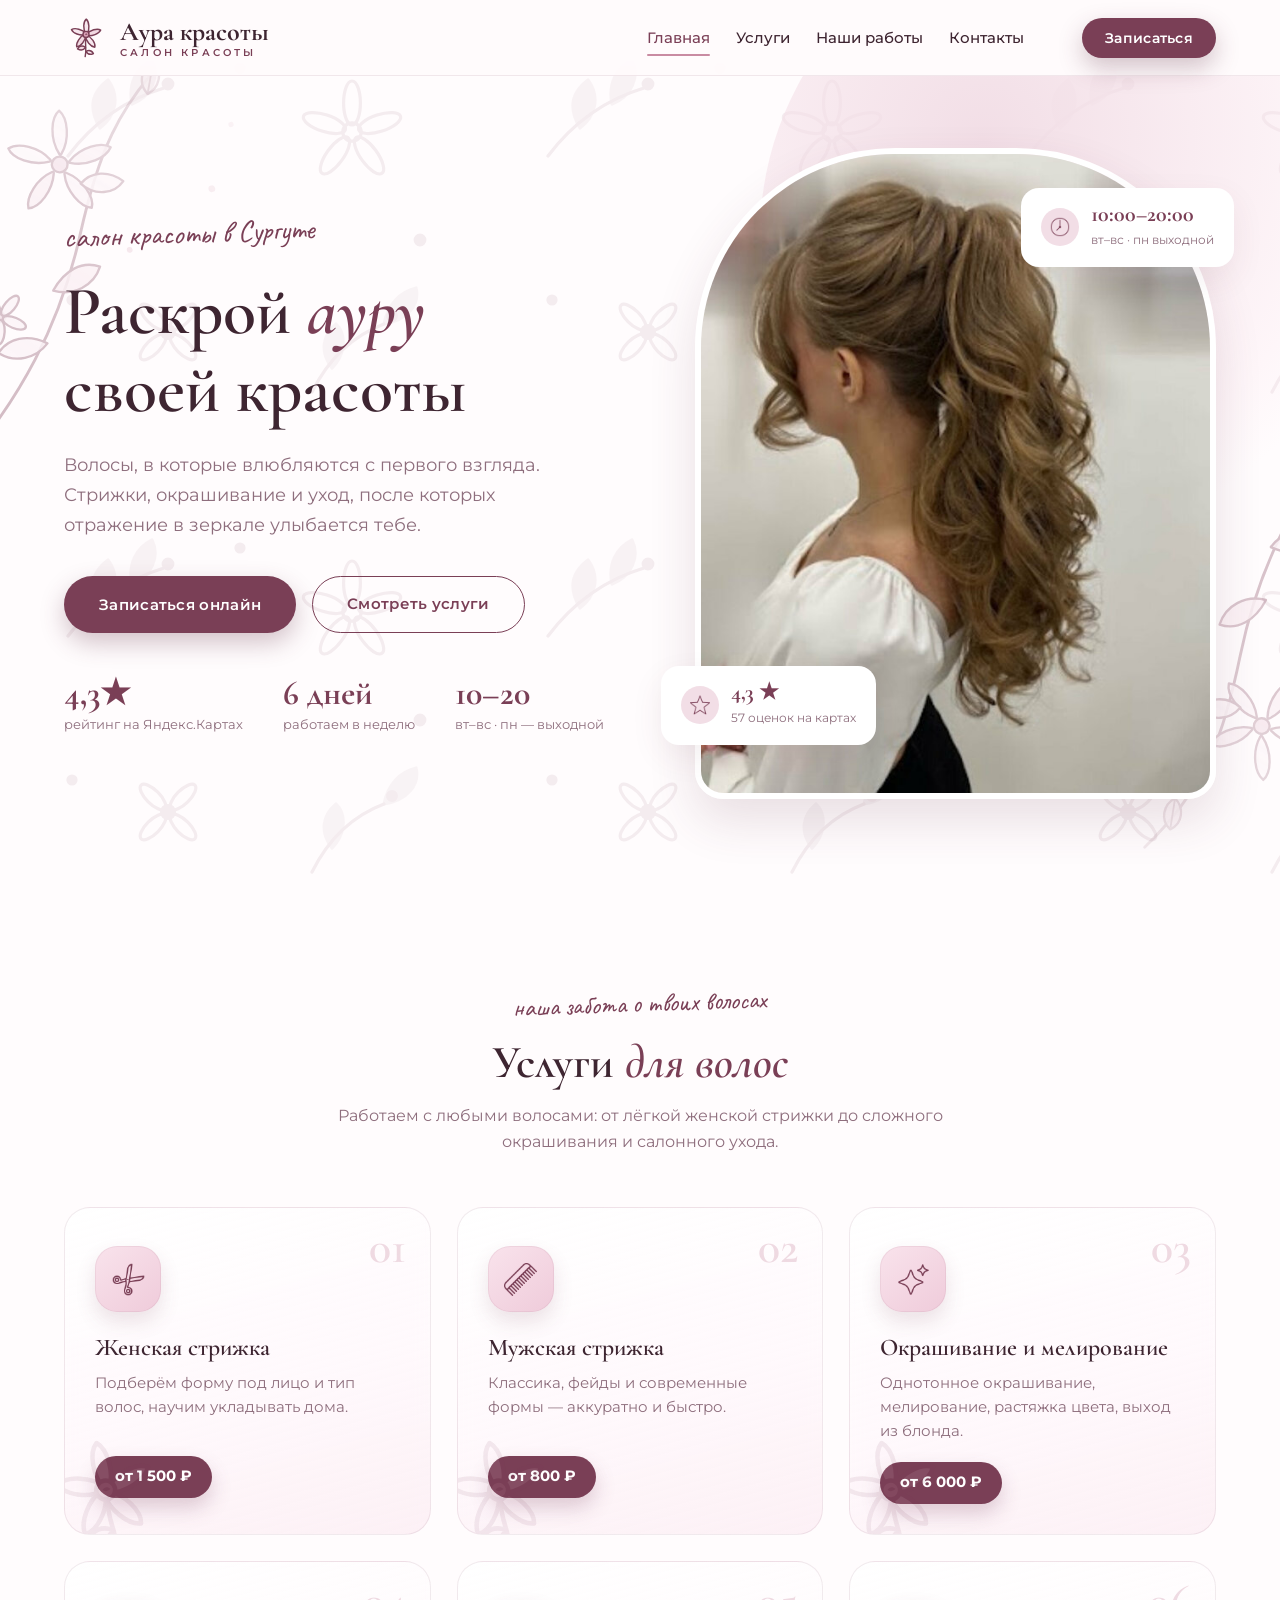
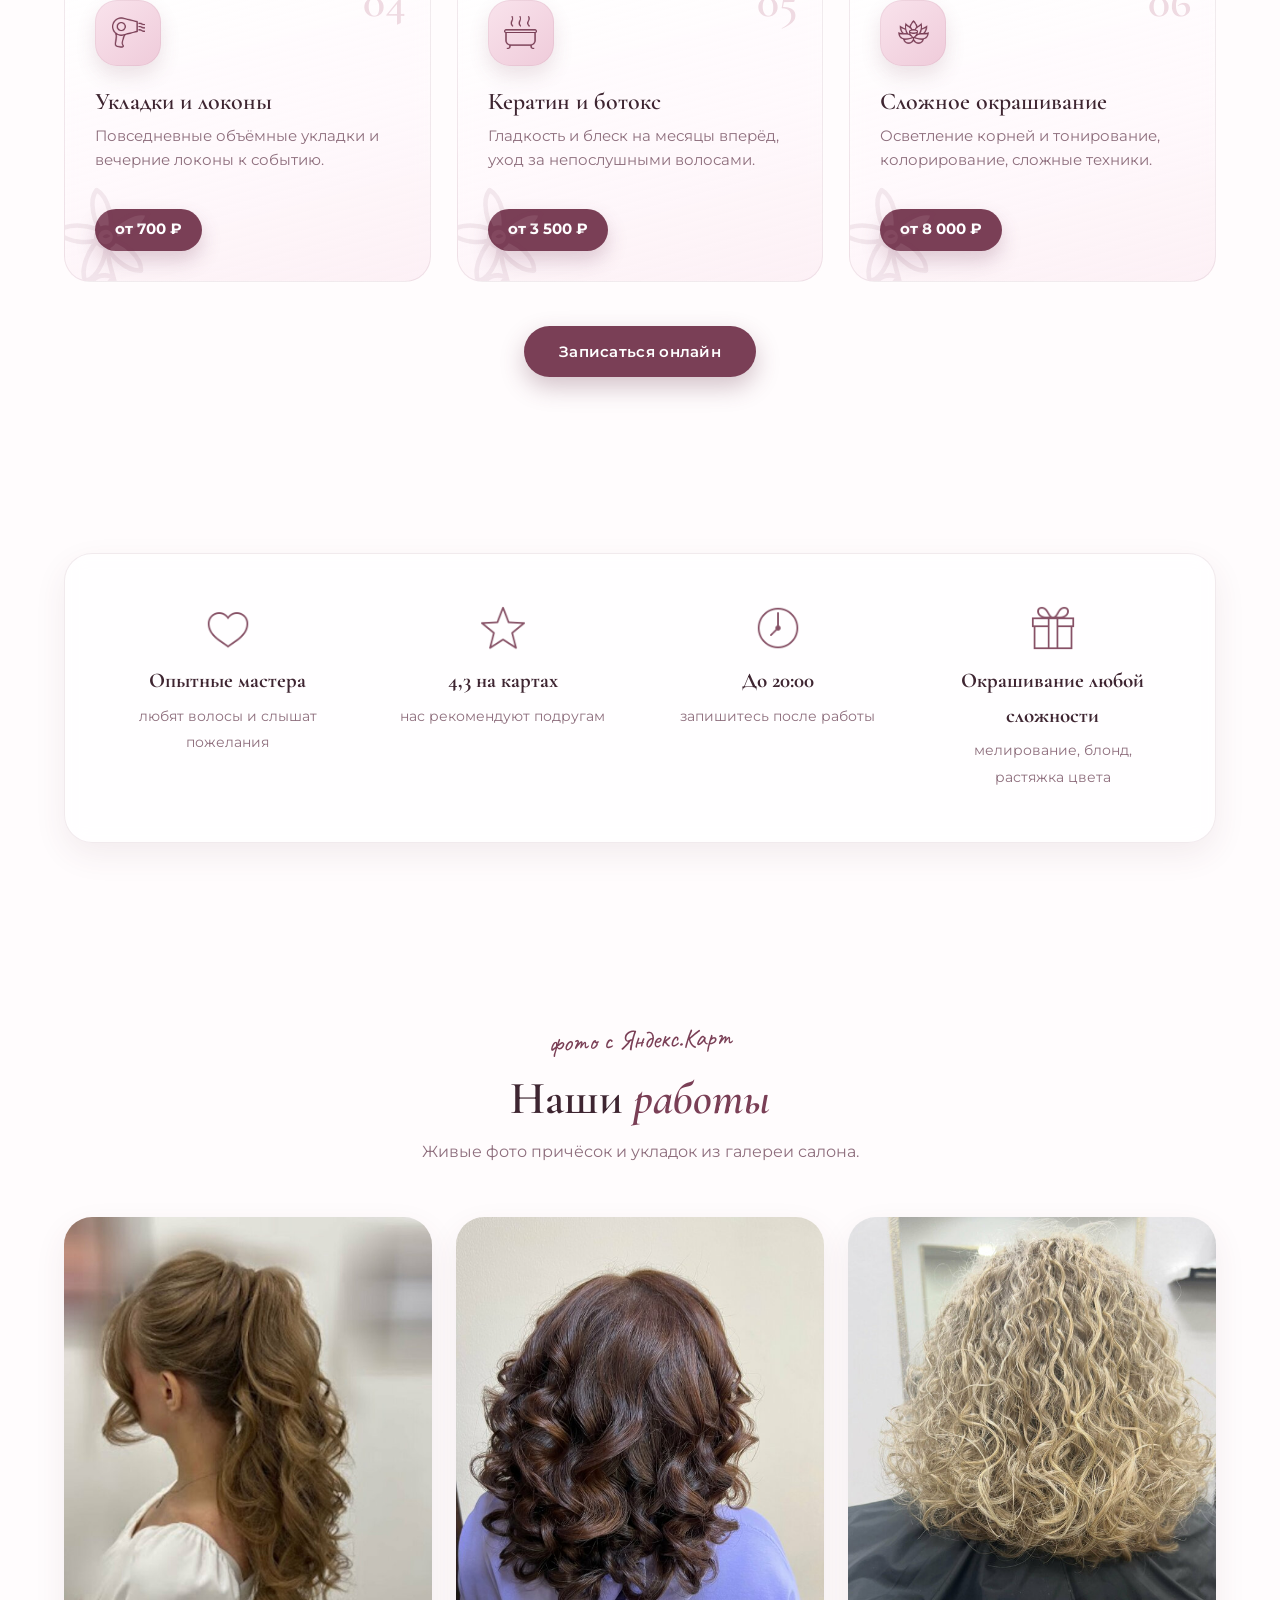
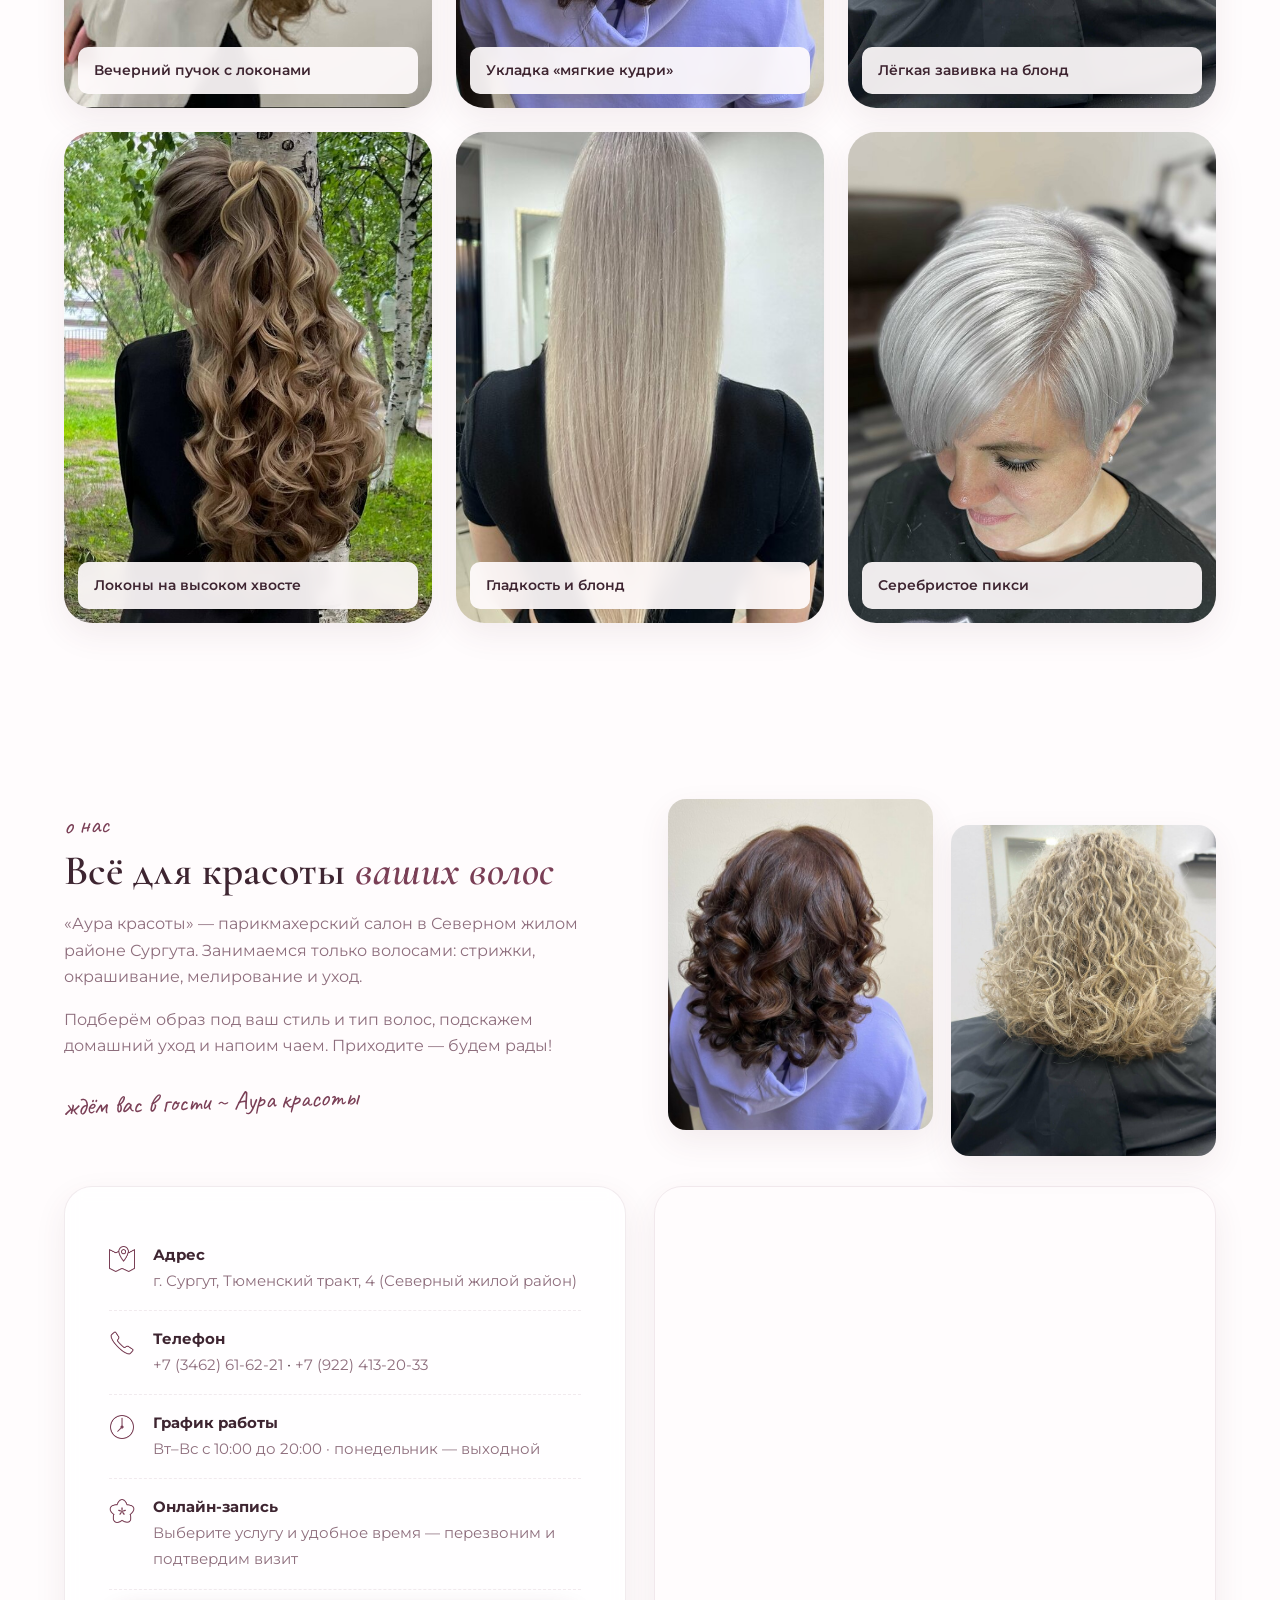
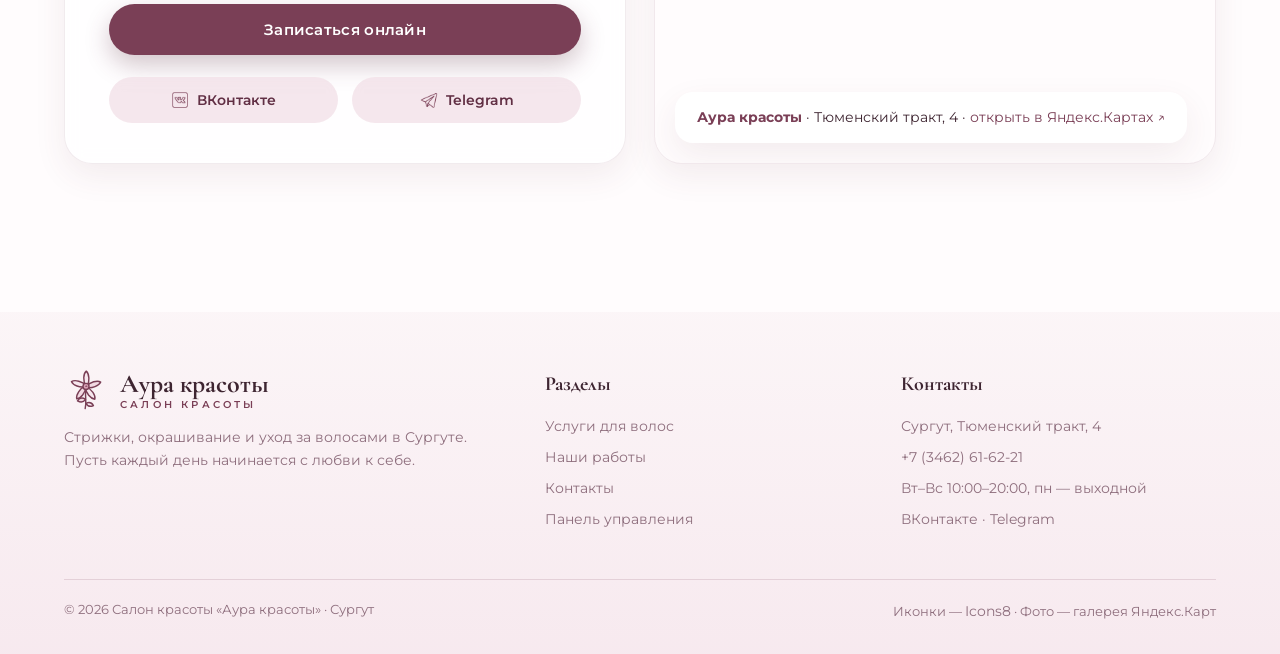
==== commit f90c0bea: "Ещё три фото работ из галереи Яндекс.Карт (хвост с локонами, гладкий блонд, серебристое пикси) — теп" ====
--- a/frontend/index.html
+++ b/frontend/index.html
@@ -181,6 +181,18 @@
           <img src="assets/img/salon/work-3.jpg" alt="Химическая завивка блонд">
           <figcaption>Лёгкая завивка на блонд</figcaption>
         </figure>
+        <figure class="work-card reveal">
+          <img src="assets/img/salon/work-4.jpg" alt="Высокий хвост с крупными локонами">
+          <figcaption>Локоны на высоком хвосте</figcaption>
+        </figure>
+        <figure class="work-card reveal">
+          <img src="assets/img/salon/work-5.jpg" alt="Длинные гладкие волосы, блонд">
+          <figcaption>Гладкость и блонд</figcaption>
+        </figure>
+        <figure class="work-card reveal">
+          <img src="assets/img/salon/work-6.jpg" alt="Серебристая короткая стрижка пикси">
+          <figcaption>Серебристое пикси</figcaption>
+        </figure>
       </div>
     </div>
   </section>
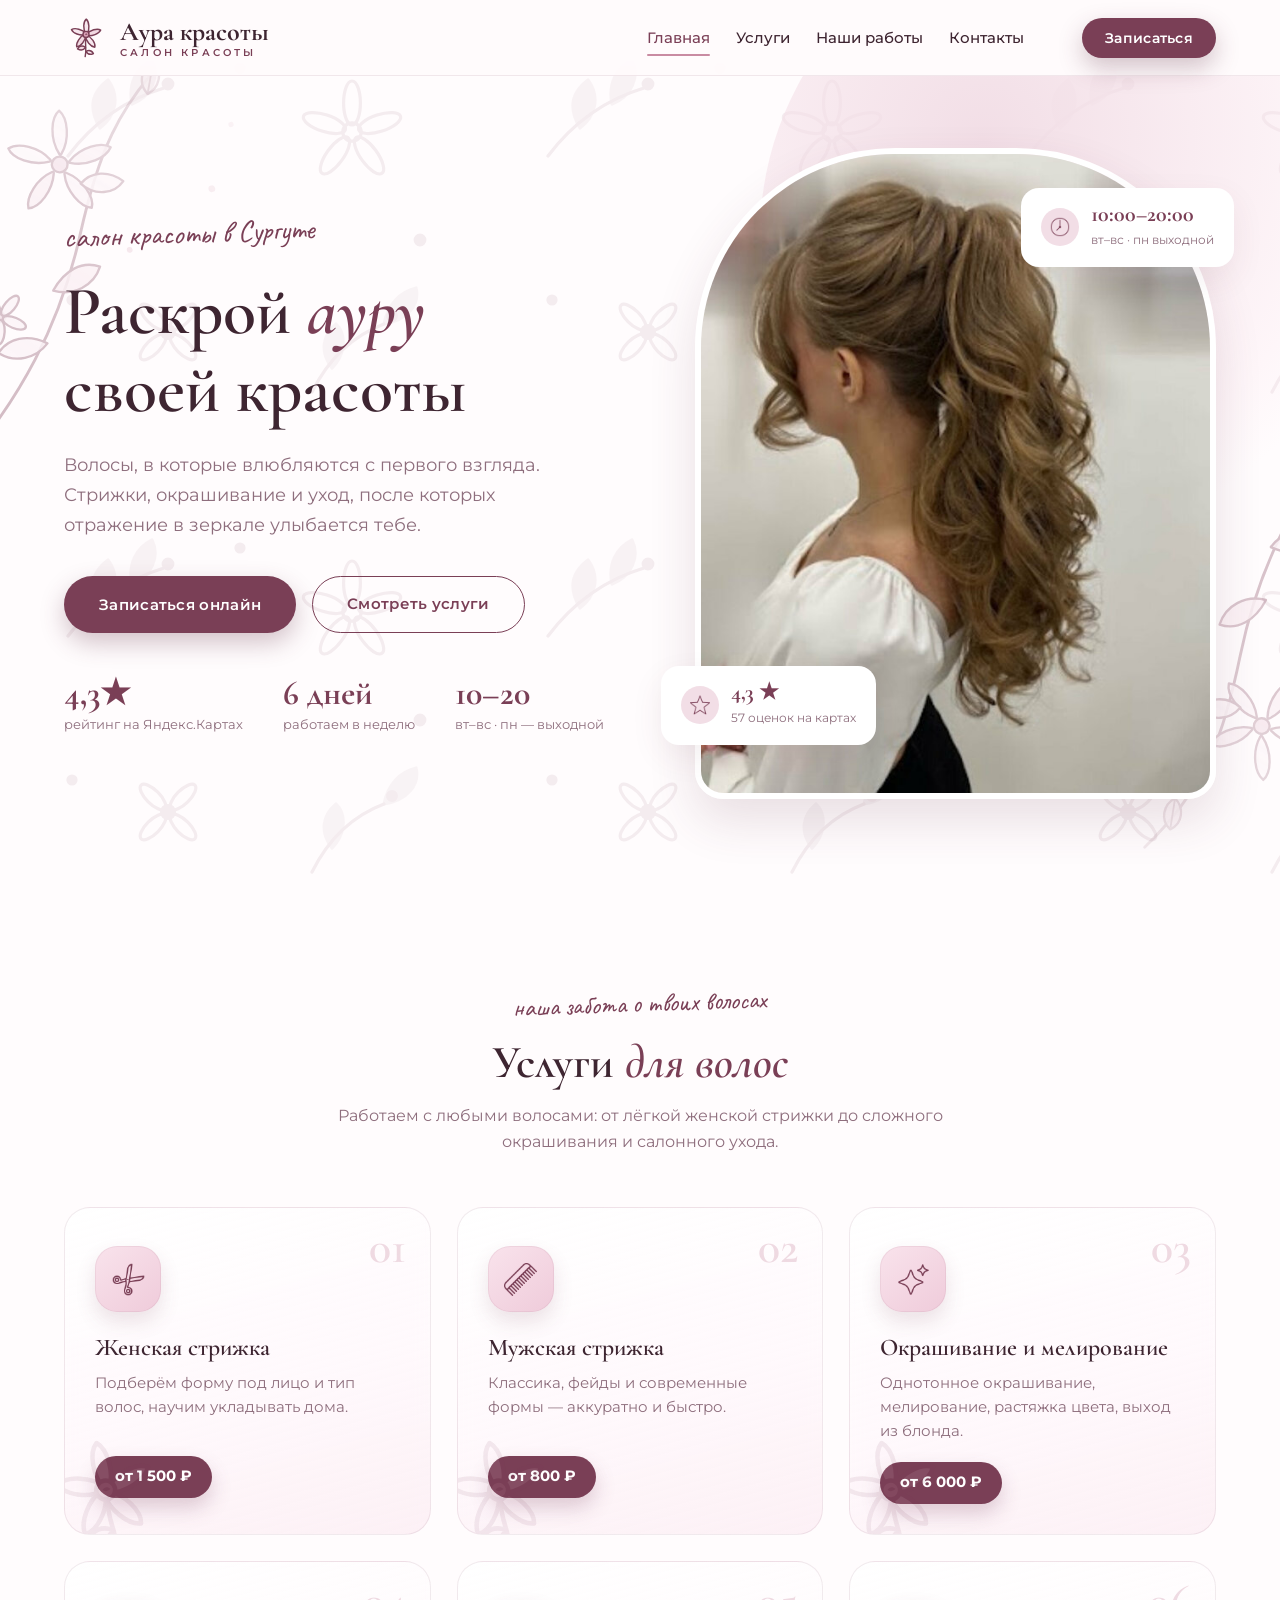
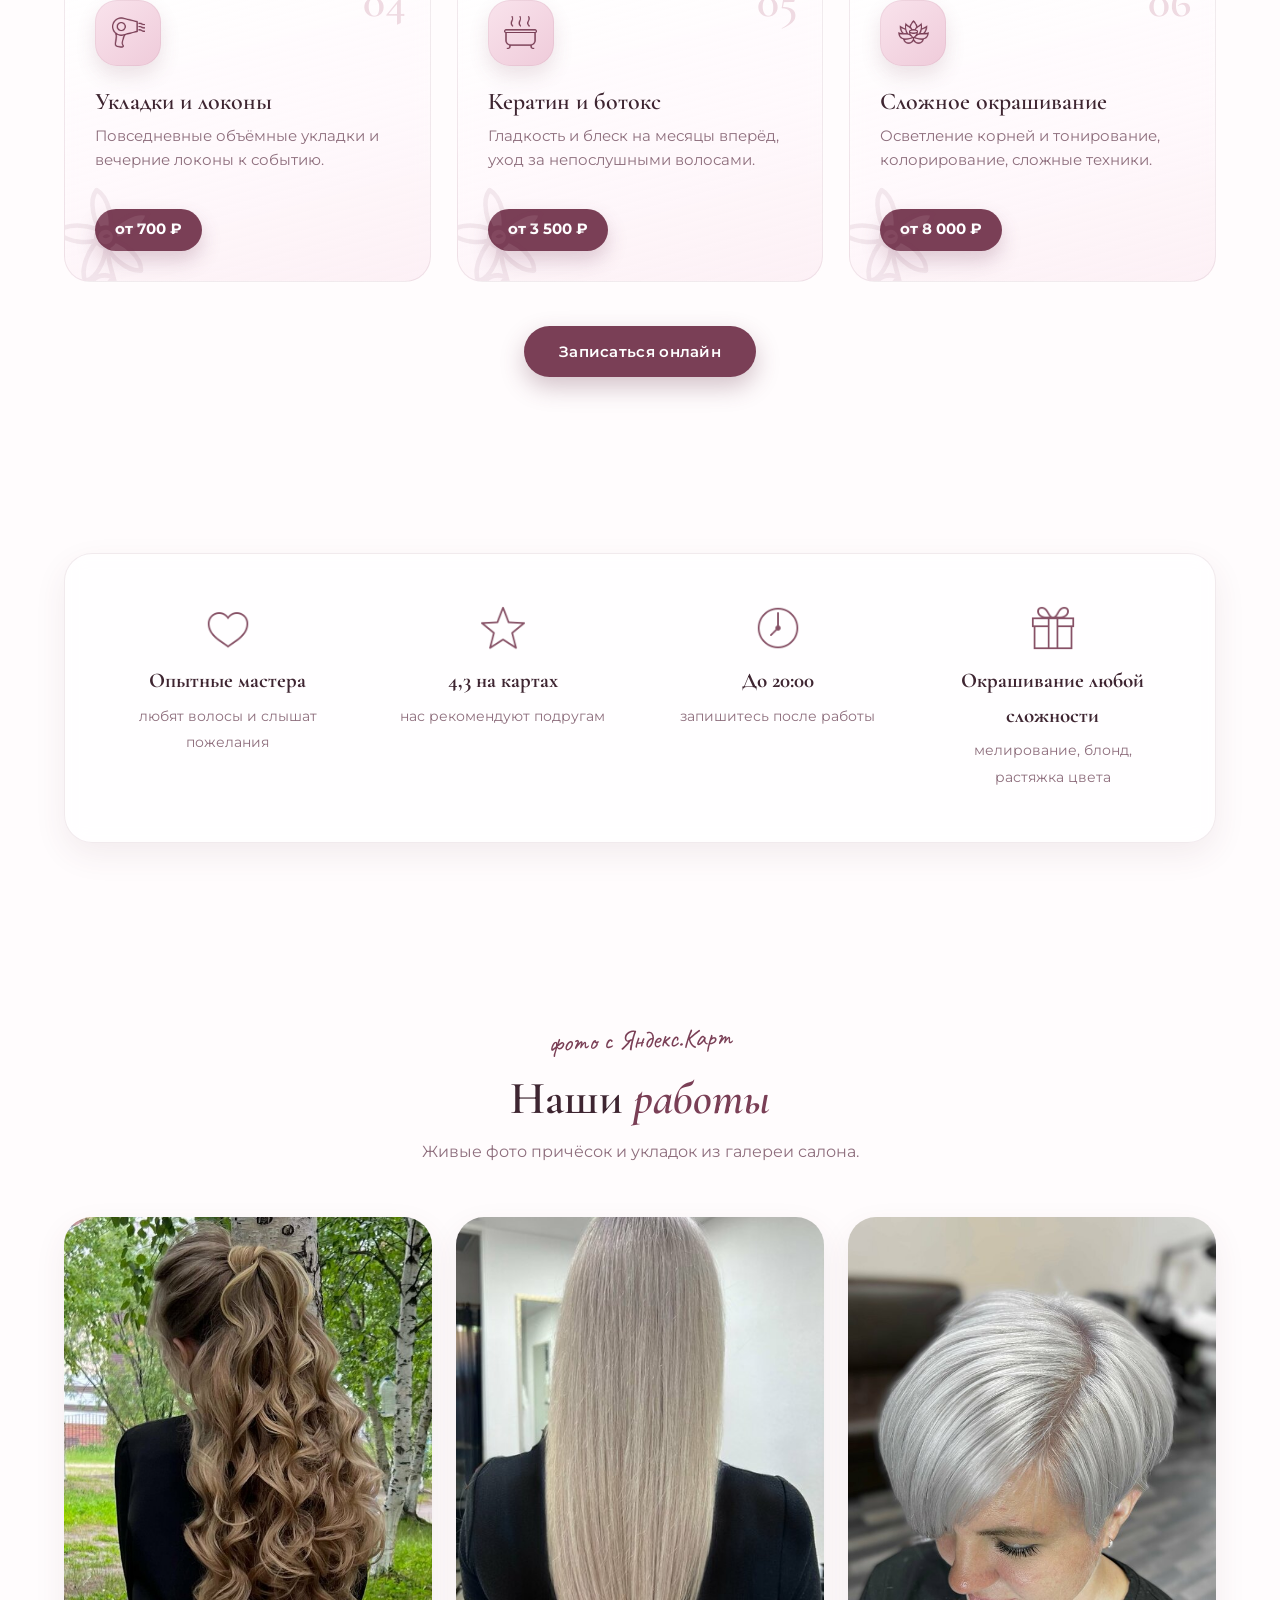
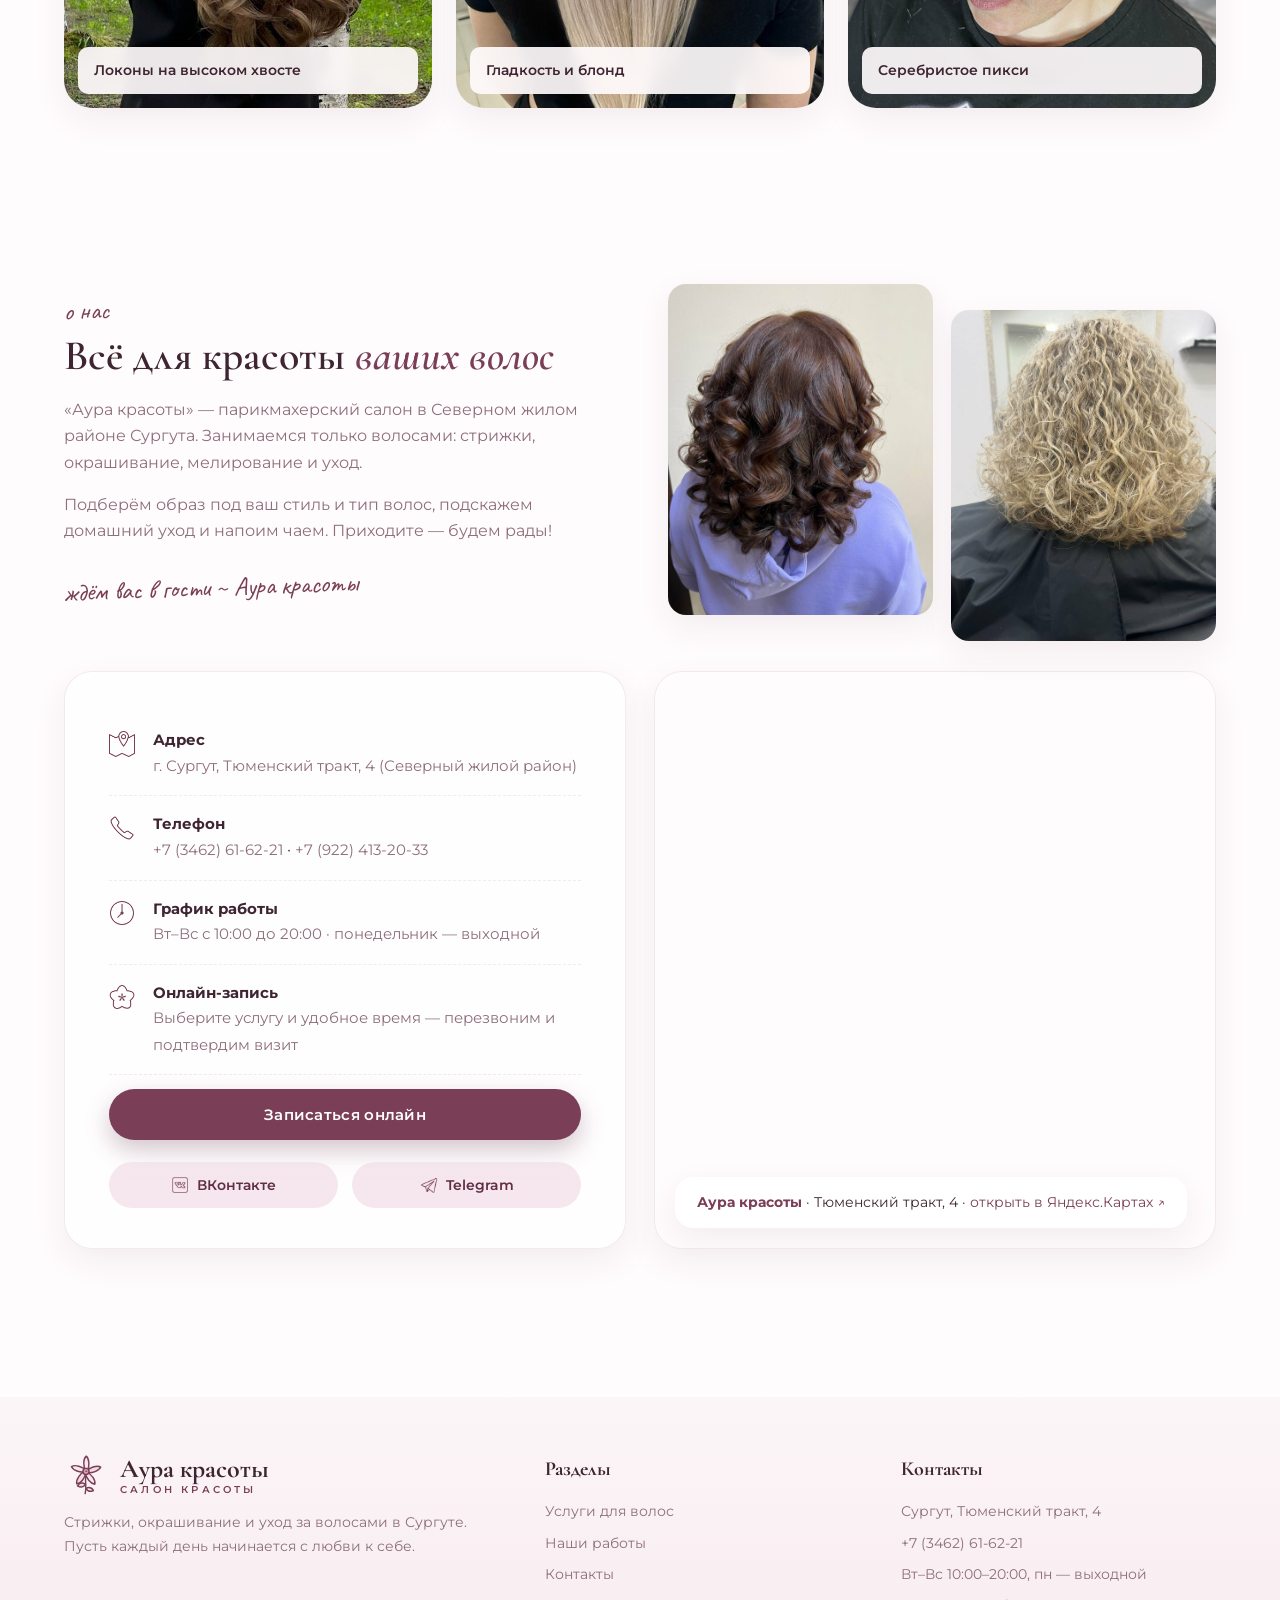
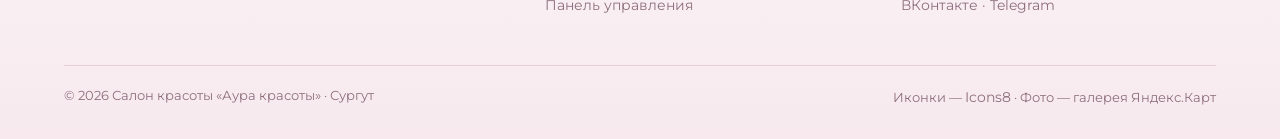
==== commit 4f58ba0b: "В «Наших работах» оставлен только ряд с новыми фото из галереи (хвост-локоны, гладкий блонд, пикси)" ====
--- a/frontend/index.html
+++ b/frontend/index.html
@@ -170,18 +170,6 @@
       </div>
       <div class="works-grid">
         <figure class="work-card reveal">
-          <img src="assets/img/salon/work-1.jpg" alt="Вечерняя причёска с локонами">
-          <figcaption>Вечерний пучок с локонами</figcaption>
-        </figure>
-        <figure class="work-card reveal">
-          <img src="assets/img/salon/work-2.jpg" alt="Кудрявая укладка">
-          <figcaption>Укладка «мягкие кудри»</figcaption>
-        </figure>
-        <figure class="work-card reveal">
-          <img src="assets/img/salon/work-3.jpg" alt="Химическая завивка блонд">
-          <figcaption>Лёгкая завивка на блонд</figcaption>
-        </figure>
-        <figure class="work-card reveal">
           <img src="assets/img/salon/work-4.jpg" alt="Высокий хвост с крупными локонами">
           <figcaption>Локоны на высоком хвосте</figcaption>
         </figure>
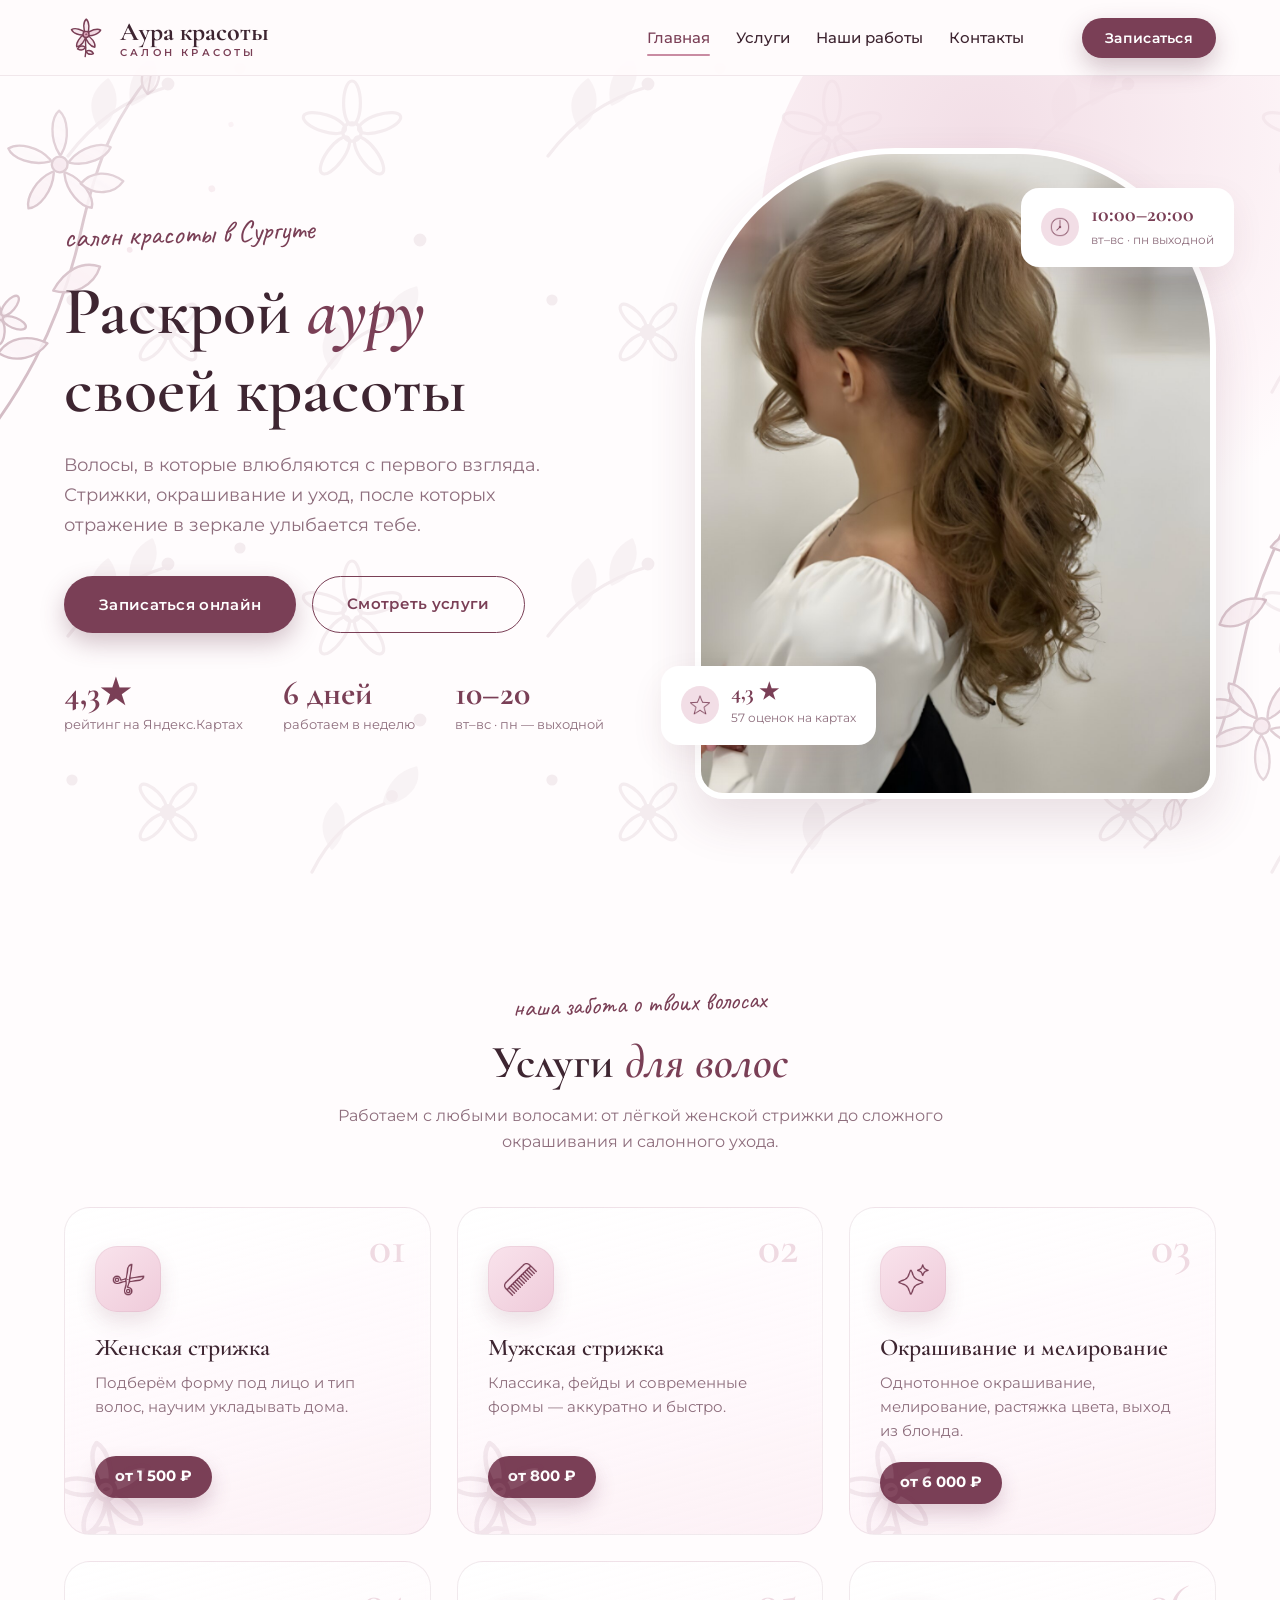
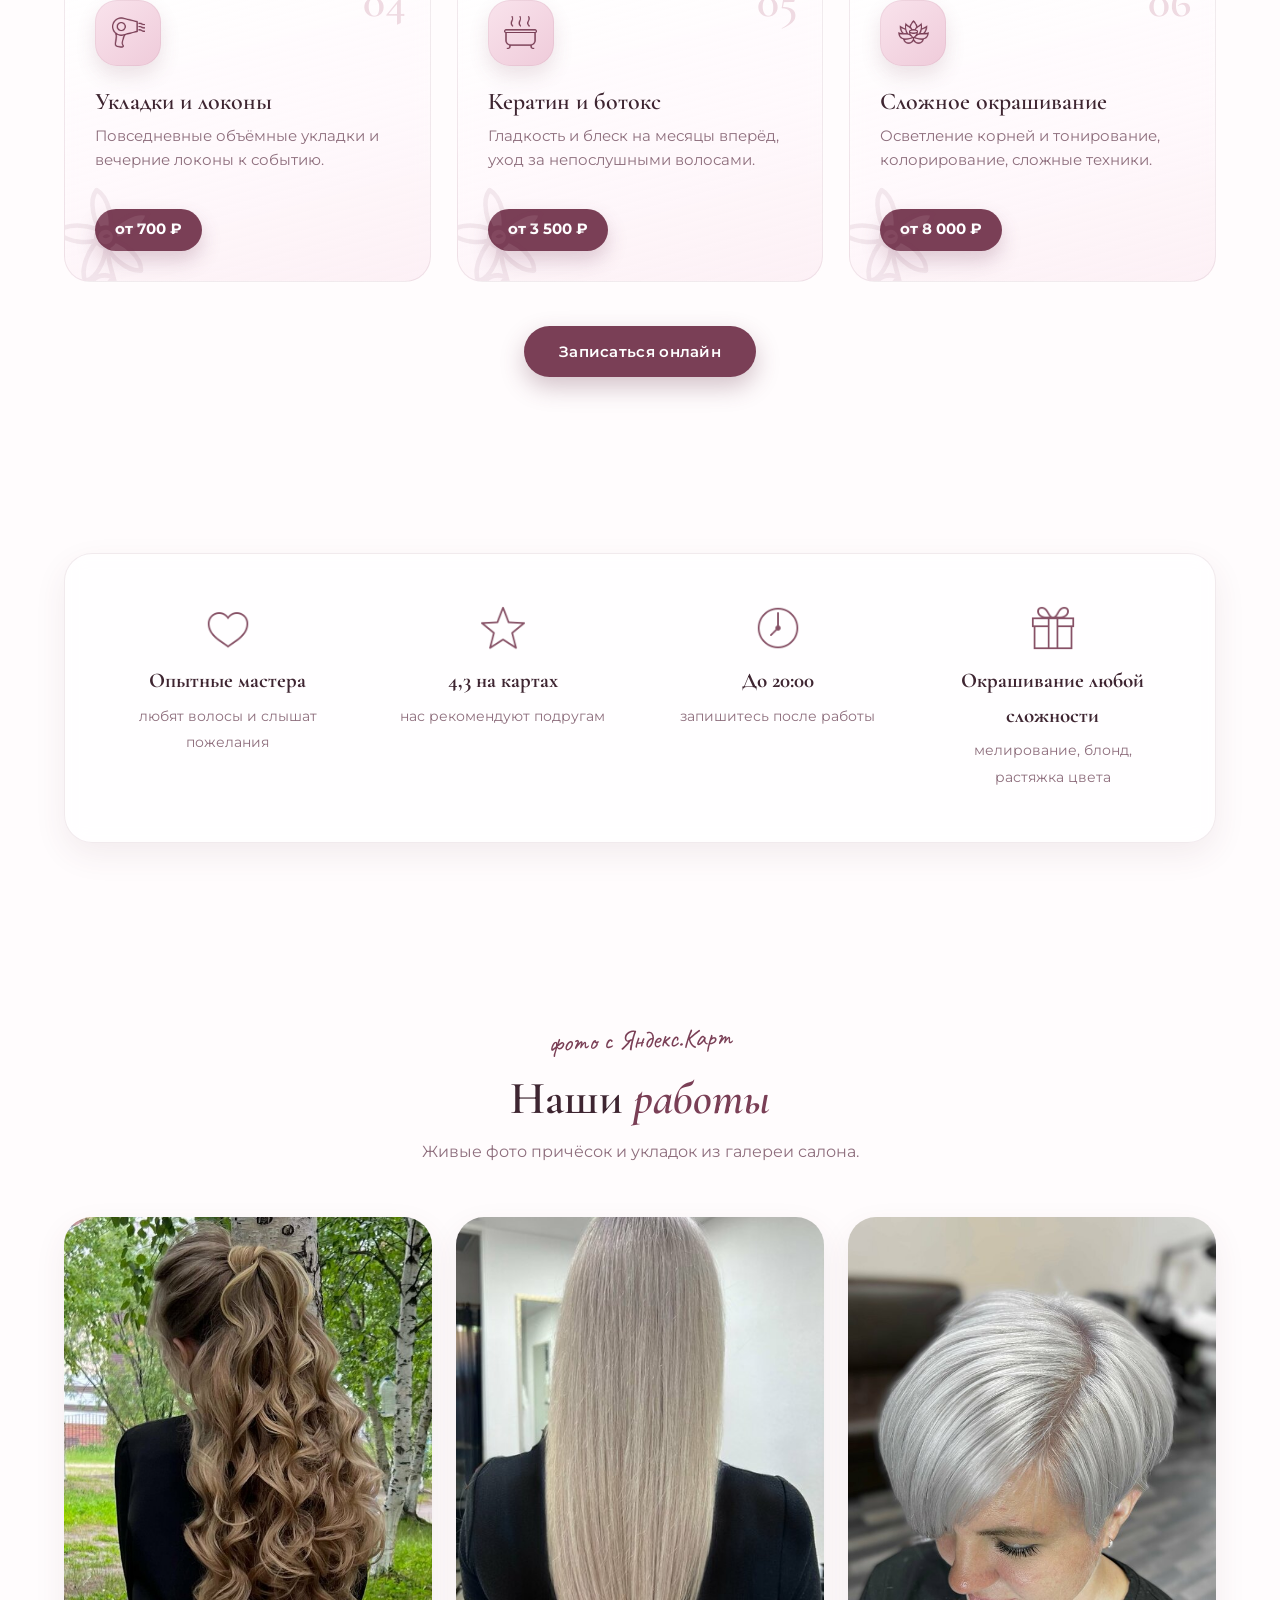
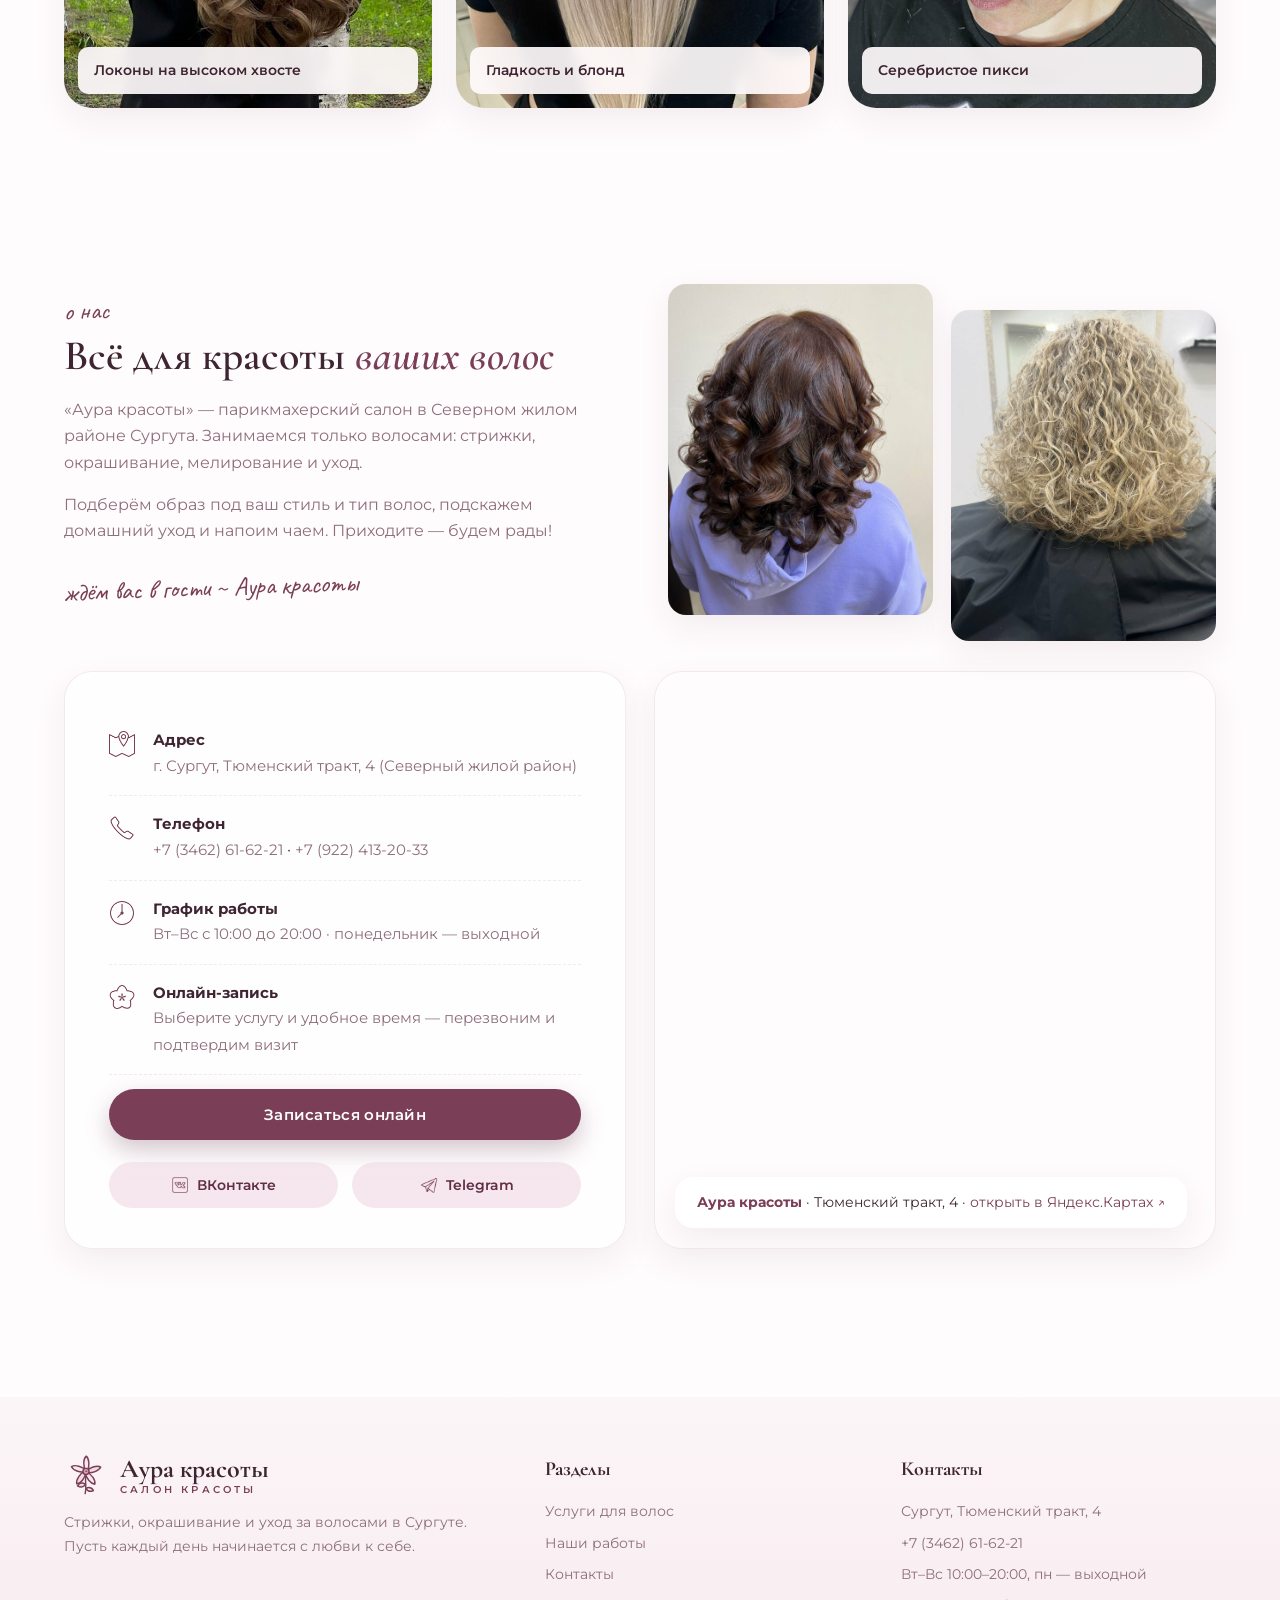
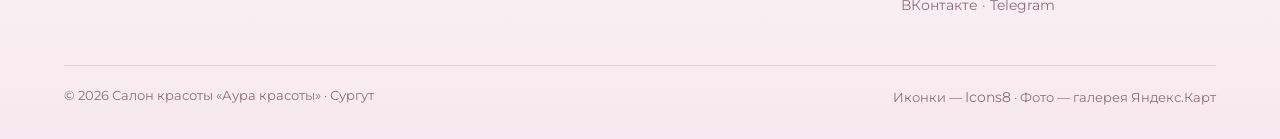
==== commit b95e6f2e: "Фото на главной апскейлено ×2 (Real-ESRGAN, 1202×1600); убраны бейдж «бэкенд подключён», подсказка д" ====
--- a/frontend/index.html
+++ b/frontend/index.html
@@ -6,7 +6,7 @@
   <title>Аура красоты — салон красоты в Сургуте | Стрижки, окрашивание, уход за волосами</title>
   <meta name="description" content="Салон красоты «Аура красоты» в Сургуте: женские и мужские стрижки, окрашивание, укладки, кератин и уход за волосами. Тюменский тракт, 4. Запись по телефону +7 (3462) 61-62-21.">
   <link rel="icon" type="image/svg+xml" href="assets/favicon.svg?v=2">
-  <link rel="stylesheet" href="css/styles.css?v=13">
+  <link rel="stylesheet" href="css/styles.css?v=17">
   <link rel="preconnect" href="https://fonts.googleapis.com">
   <link rel="preconnect" href="https://fonts.gstatic.com" crossorigin>
   <link rel="stylesheet" media="print" onload="this.media='all'"
@@ -41,7 +41,6 @@
     <a href="index.html#services">Услуги</a>
     <a href="index.html#works">Наши работы</a>
     <a href="index.html#contacts">Контакты</a>
-    <a href="admin.html">Панель управления</a>
   </div>
 
   <!-- ======= Hero ======= -->
@@ -66,7 +65,7 @@
       </div>
       <div class="hero__photo">
         <div class="hero__photo-main">
-          <img src="assets/img/salon/work-1.jpg" alt="Укладка локонов — работа мастера салона Аура красоты">
+          <img src="assets/img/salon/work-1.jpg?v=2" alt="Укладка локонов — работа мастера салона Аура красоты">
         </div>
         <div class="hero__float hero__float--rating">
           <div class="ico"><img data-ico="star" alt=""></div>
@@ -260,7 +259,6 @@
             <li><a href="index.html#services">Услуги для волос</a></li>
             <li><a href="index.html#works">Наши работы</a></li>
             <li><a href="index.html#contacts">Контакты</a></li>
-            <li><a href="admin.html">Панель управления</a></li>
           </ul>
         </div>
         <div>
@@ -280,7 +278,7 @@
     </div>
   </footer>
 
-  <script src="js/api.js?v=13"></script>
-  <script src="js/main.js?v=13"></script>
+  <script src="js/api.js?v=17"></script>
+  <script src="js/main.js?v=17"></script>
 </body>
 </html>
--- a/frontend/css/styles.css
+++ b/frontend/css/styles.css
@@ -789,68 +789,128 @@
 
 /* ---------- Админ-панель ---------- */
 
-.admin-login { min-height: 100vh; display: flex; align-items: center; justify-content: center; padding: 20px; }
+.admin-login {
+  min-height: 100vh;
+  display: flex; align-items: center; justify-content: center;
+  padding: 20px;
+  position: relative;
+  overflow: hidden;
+}
+.admin-login::before {
+  content: '';
+  position: absolute; top: -280px; right: -180px;
+  width: 760px; height: 760px; border-radius: 50%;
+  background: radial-gradient(circle, rgba(233, 105, 143, 0.13), transparent 66%);
+  pointer-events: none;
+}
+.admin-login__sprig { position: absolute; width: 380px; height: 380px; pointer-events: none; opacity: 0.85; }
+.admin-login__sprig--l { left: -140px; bottom: -90px; transform: rotate(96deg); }
+.admin-login__sprig--r { right: -150px; top: -80px; transform: rotate(-96deg); }
+.admin-login__card {
+  background: rgba(255, 255, 255, 0.78);
+  -webkit-backdrop-filter: blur(12px);
+  backdrop-filter: blur(12px);
+  border: 1px solid var(--border-soft);
+  position: relative;
+  z-index: 1;
+}
 .admin-login .modal { max-width: 420px; }
 .admin-hint { font-size: 12.5px; color: var(--text-muted); margin-top: 14px; text-align: center; }
 
-.admin-shell { display: none; min-height: 100vh; }
+.admin-shell { display: none; min-height: 100vh; position: relative; }
 .admin-shell.active { display: block; }
+.admin-shell::before {
+  content: '';
+  position: absolute; top: -300px; left: 50%; transform: translateX(-50%);
+  width: 1100px; height: 620px; border-radius: 50%;
+  background: radial-gradient(closest-side, rgba(233, 105, 143, 0.10), transparent);
+  pointer-events: none;
+}
+.admin-shell > main { position: relative; z-index: 1; }
+
+/* заголовок панели */
+.admin-hero { text-align: center; padding: 30px 0 4px; }
+.admin-hero h1 { font-size: clamp(30px, 4.4vw, 44px); margin-top: 6px; }
+.admin-hero p { color: var(--text-muted); font-size: 14px; margin-top: 8px; }
 
 .admin-topbar {
-  background: var(--white);
+  background: rgba(255, 252, 253, 0.75);
+  -webkit-backdrop-filter: blur(14px);
+  backdrop-filter: blur(14px);
   border-bottom: 1px solid var(--border-soft);
-  padding: 14px 0;
-  position: sticky; top: 0; z-index: 50;
+  padding: 12px 0;
+  position: sticky; top: 0;
+  z-index: 50;
+  box-shadow: 0 8px 28px rgba(97, 47, 68, 0.07);
 }
 .admin-topbar__inner { display: flex; align-items: center; gap: 22px; }
-.admin-topbar .mode-badge {
-  font-size: 11.5px; font-weight: 700; letter-spacing: 0.06em;
-  padding: 5px 12px; border-radius: var(--radius-pill);
-}
-.mode-badge--local { background: var(--pink-100); color: var(--rose-dark); }
-.mode-badge--api { background: var(--rose-deep); color: var(--white); }
-
-.admin-tabs { display: flex; gap: 8px; margin: 26px 0 30px; flex-wrap: wrap; }
+
+.admin-tabs {
+  display: flex; gap: 10px;
+  margin: 28px 0 34px;
+  flex-wrap: wrap;
+  justify-content: center;
+}
 .admin-tab {
-  padding: 12px 24px;
+  display: inline-flex; align-items: center; gap: 9px;
+  padding: 13px 26px;
   border-radius: var(--radius-pill);
   border: 1.5px solid var(--border);
-  background: var(--white);
+  background: rgba(255, 255, 255, 0.72);
+  -webkit-backdrop-filter: blur(8px);
+  backdrop-filter: blur(8px);
   font-size: 14.5px; font-weight: 600; color: var(--text);
-  transition: var(--transition);
-}
-.admin-tab.active { background: var(--rose-deep); border-color: var(--rose-deep); color: var(--white); }
+  transition: transform 0.35s cubic-bezier(0.34, 1.56, 0.64, 1), box-shadow 0.35s ease, background 0.3s ease, border-color 0.3s ease, color 0.3s ease;
+}
+.admin-tab:hover {
+  transform: translateY(-2px);
+  border-color: var(--rose);
+  color: var(--rose-deep);
+  box-shadow: 0 12px 24px rgba(97, 47, 68, 0.10);
+}
+.admin-tab.active {
+  background: var(--rose-deep);
+  border-color: var(--rose-deep);
+  color: var(--white);
+  box-shadow: 0 14px 28px rgba(122, 63, 86, 0.32);
+  transform: translateY(-2px);
+}
 
 .admin-panel { display: none; }
-.admin-panel.active { display: block; }
+.admin-panel.active { display: block; animation: adminFade 0.5s cubic-bezier(0.22, 0.9, 0.3, 1) backwards; }
+@keyframes adminFade { from { opacity: 0; transform: translateY(18px); } }
 
 .admin-head-row { display: flex; align-items: center; justify-content: space-between; gap: 16px; margin-bottom: 22px; flex-wrap: wrap; }
 .admin-head-row h2 { font-size: 30px; }
 
-.admin-table { width: 100%; border-collapse: separate; border-spacing: 0 10px; }
+.admin-table { width: 100%; border-collapse: separate; border-spacing: 0 12px; }
 .admin-table th {
   text-align: left; font-size: 12px; font-weight: 700; letter-spacing: 0.08em; text-transform: uppercase;
-  color: var(--text-muted); padding: 0 16px 4px;
-}
+  color: var(--text-muted); padding: 0 18px 2px;
+}
+.admin-table tbody tr { transition: transform 0.35s cubic-bezier(0.22, 0.9, 0.32, 1.2), filter 0.35s ease; }
+.admin-table tbody tr:hover { transform: translateY(-3px); filter: drop-shadow(0 16px 30px rgba(97, 47, 68, 0.14)); }
 .admin-table td {
-  background: var(--white);
-  padding: 14px 16px;
+  background: rgba(255, 255, 255, 0.8);
+  -webkit-backdrop-filter: blur(8px);
+  backdrop-filter: blur(8px);
+  padding: 15px 18px;
   border-top: 1px solid var(--border-soft); border-bottom: 1px solid var(--border-soft);
   vertical-align: middle;
   font-size: 14.5px;
 }
-.admin-table td:first-child { border-left: 1px solid var(--border-soft); border-radius: var(--radius-sm) 0 0 var(--radius-sm); }
-.admin-table td:last-child { border-right: 1px solid var(--border-soft); border-radius: 0 var(--radius-sm) var(--radius-sm) 0; }
-.admin-table .thumb { width: 52px; height: 52px; border-radius: var(--radius-sm); object-fit: cover; background: var(--pink-50); }
+.admin-table td:first-child { border-left: 1px solid var(--border-soft); border-radius: 18px 0 0 18px; }
+.admin-table td:last-child { border-right: 1px solid var(--border-soft); border-radius: 0 18px 18px 0; }
+.admin-table .thumb { width: 56px; height: 56px; border-radius: 14px; object-fit: cover; background: var(--pink-50); }
 .admin-table .actions { display: flex; gap: 8px; justify-content: flex-end; }
 .icon-btn {
-  width: 38px; height: 38px; border-radius: 10px;
-  border: 1.5px solid var(--border); background: var(--white);
+  width: 40px; height: 40px; border-radius: 12px;
+  border: 1.5px solid var(--border); background: rgba(255, 255, 255, 0.85);
   display: inline-flex; align-items: center; justify-content: center;
   color: var(--rose-deep); font-size: 15px;
-  transition: var(--transition);
-}
-.icon-btn:hover { background: var(--pink-100); }
+  transition: transform 0.3s cubic-bezier(0.34, 1.56, 0.64, 1), background 0.3s ease, border-color 0.3s ease;
+}
+.icon-btn:hover { background: var(--pink-100); border-color: var(--rose); transform: translateY(-2px) scale(1.05); }
 .icon-btn.off { opacity: 0.45; }
 
 .status-badge { display: inline-block; padding: 4px 12px; border-radius: var(--radius-pill); font-size: 12px; font-weight: 700; }
@@ -859,7 +919,18 @@
 .status-badge--new { background: var(--pink-100); color: var(--rose-dark); }
 .status-badge--delivered { background: var(--rose-deep); color: var(--white); }
 
-.order-card { background: var(--white); border: 1px solid var(--border-soft); border-radius: var(--radius-md); padding: 20px 24px; margin-bottom: 14px; }
+.order-card {
+  background: rgba(255, 255, 255, 0.8);
+  -webkit-backdrop-filter: blur(8px);
+  backdrop-filter: blur(8px);
+  border: 1px solid var(--border-soft);
+  border-radius: 20px;
+  padding: 20px 24px;
+  margin-bottom: 14px;
+  box-shadow: 0 8px 22px rgba(97, 47, 68, 0.06);
+  transition: transform 0.35s cubic-bezier(0.22, 0.9, 0.32, 1.2), box-shadow 0.35s ease;
+}
+.order-card:hover { transform: translateY(-3px); box-shadow: 0 16px 34px rgba(97, 47, 68, 0.13); }
 .order-card__head { display: flex; justify-content: space-between; align-items: center; gap: 12px; flex-wrap: wrap; margin-bottom: 10px; }
 .order-card__head b { font-size: 16px; }
 .order-card__meta { font-size: 13px; color: var(--text-muted); }
@@ -898,9 +969,20 @@
 .status-group h3 { font-size: 22px; margin-bottom: 14px; display: flex; align-items: center; gap: 10px; }
 .status-group h3 .count { font-family: var(--font-sans); font-size: 12.5px; color: var(--text-muted); font-weight: 600; background: var(--pink-100); padding: 3px 12px; border-radius: var(--radius-pill); }
 .status-cards { display: grid; grid-template-columns: repeat(auto-fill, minmax(280px, 1fr)); gap: 14px; }
-.status-card { background: var(--white); border: 1px solid var(--border-soft); border-radius: var(--radius-md); padding: 14px 16px; display: flex; gap: 14px; align-items: center; }
+.status-card {
+  background: rgba(255, 255, 255, 0.8);
+  -webkit-backdrop-filter: blur(8px);
+  backdrop-filter: blur(8px);
+  border: 1px solid var(--border-soft);
+  border-radius: 20px;
+  padding: 16px;
+  display: flex; gap: 14px; align-items: center;
+  box-shadow: 0 8px 22px rgba(97, 47, 68, 0.06);
+  transition: transform 0.35s cubic-bezier(0.22, 0.9, 0.32, 1.2), box-shadow 0.35s ease;
+}
+.status-card:hover { transform: translateY(-4px); box-shadow: 0 16px 34px rgba(97, 47, 68, 0.13); }
 .status-card.is-hidden { opacity: 0.62; }
-.status-card img { width: 56px; height: 56px; border-radius: var(--radius-sm); object-fit: cover; background: var(--pink-50); }
+.status-card img { width: 60px; height: 60px; border-radius: 15px; object-fit: cover; background: var(--pink-50); }
 .status-card__info { flex: 1; min-width: 0; }
 .status-card__info b { display: block; font-size: 14.5px; line-height: 1.3; }
 .status-card__info span { font-size: 12.5px; color: var(--text-muted); }
@@ -954,6 +1036,45 @@
   .hero__float--rating { left: -6px; bottom: 24px; }
   .hero__float--hours { right: -6px; top: 20px; }
   .services-grid, .teaser-grid, .catalog-grid, .works-grid { grid-template-columns: 1fr; }
+  /* преимущества на мобильном: отдельные карточки-плашки, иконка в розовом квадрате */
+  .benefits {
+    grid-template-columns: 1fr;
+    gap: 12px;
+    padding: 0;
+    background: transparent;
+    border: none;
+    box-shadow: none;
+    -webkit-backdrop-filter: none;
+    backdrop-filter: none;
+  }
+  .benefit {
+    display: grid;
+    grid-template-columns: 52px 1fr;
+    column-gap: 15px;
+    row-gap: 3px;
+    align-items: center;
+    text-align: left;
+    padding: 15px 18px;
+    background: rgba(255, 255, 255, 0.78);
+    -webkit-backdrop-filter: blur(8px);
+    backdrop-filter: blur(8px);
+    border: 1px solid var(--border-soft);
+    border-radius: 18px;
+    box-shadow: 0 8px 20px rgba(97, 47, 68, 0.06);
+  }
+  .benefit img {
+    grid-row: 1 / 3;
+    width: 24px; height: 24px;
+    margin: 0;
+    align-self: center;
+    padding: 14px;
+    background: linear-gradient(140deg, #F9E3EC, #EFCBDA);
+    border-radius: 17px;
+    box-sizing: content-box;
+    opacity: 1;
+  }
+  .benefit b { font-size: 19px; margin-bottom: 0; }
+  .benefit span { font-size: 13.5px; line-height: 1.5; }
   .about-grid { grid-template-columns: 1fr; gap: 40px; }
   .form-grid, .order-form__row { grid-template-columns: 1fr; }
   .search-box input { width: 100%; }
